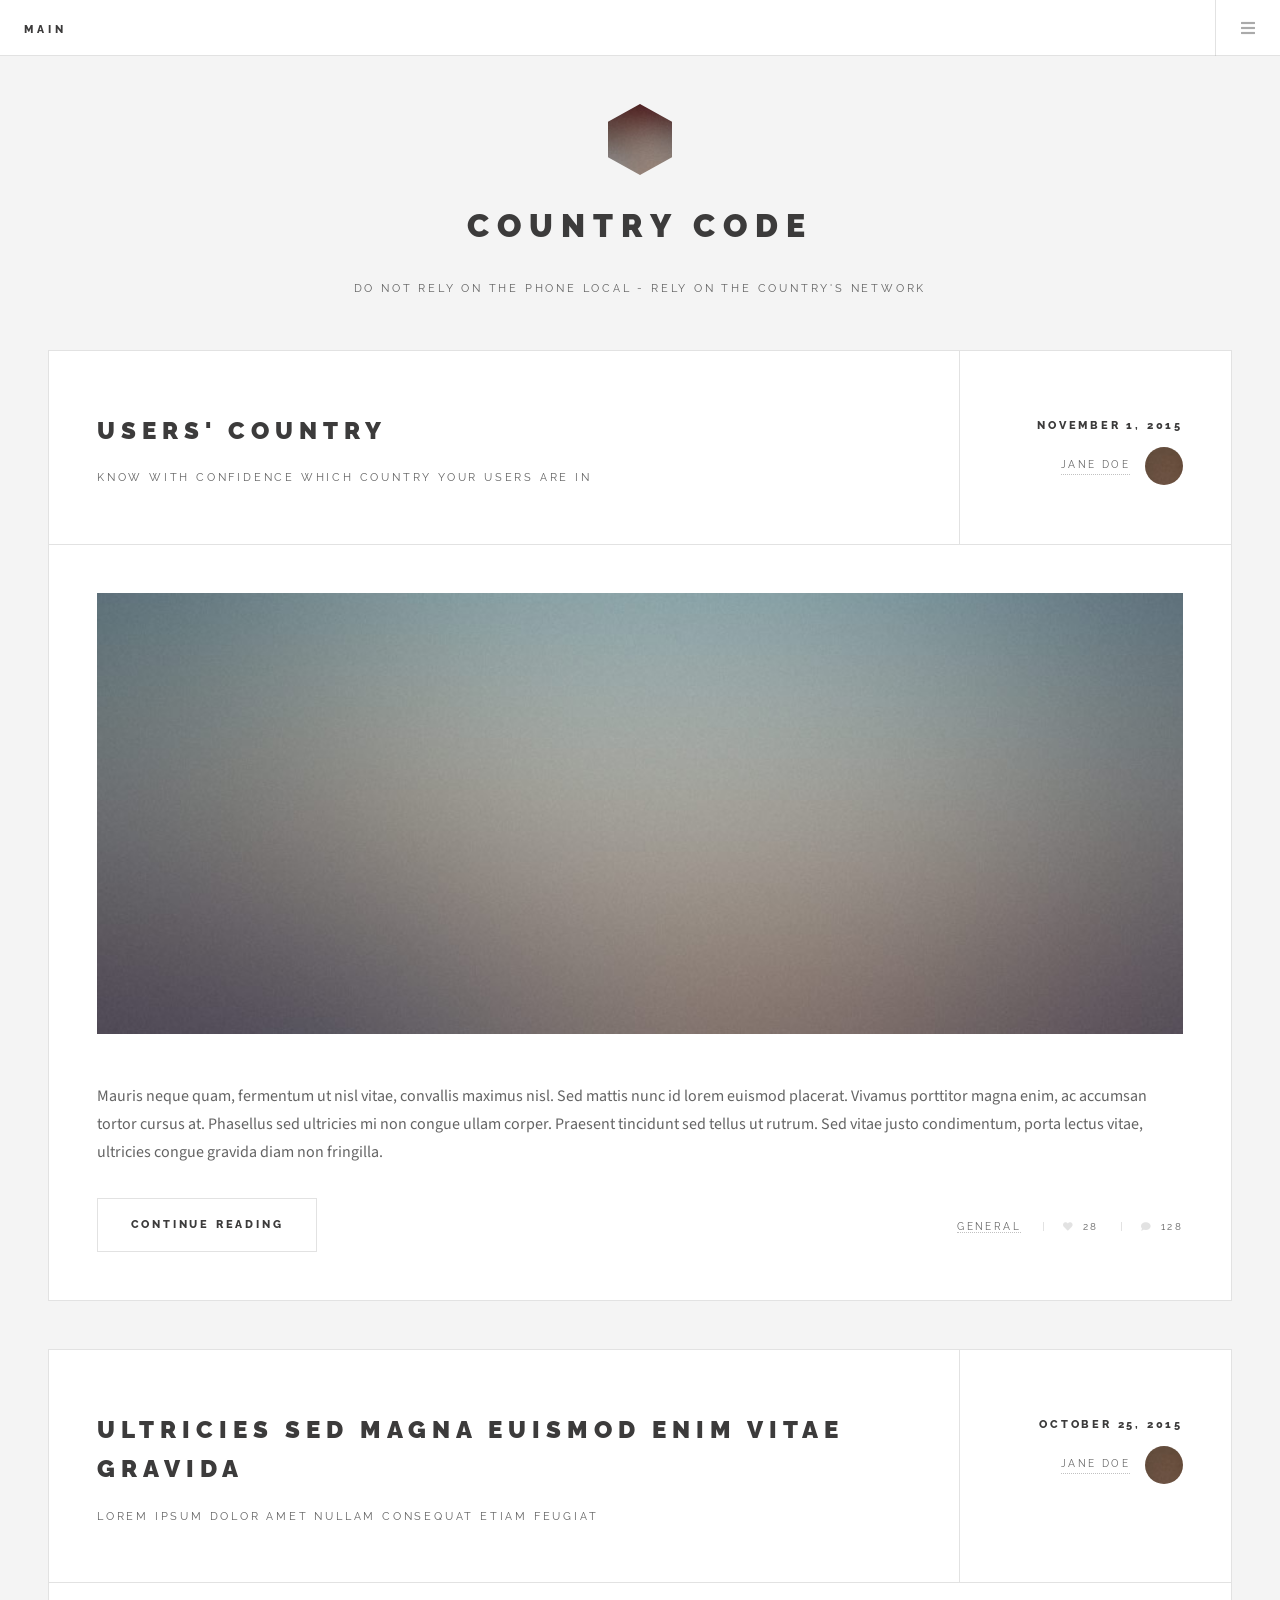
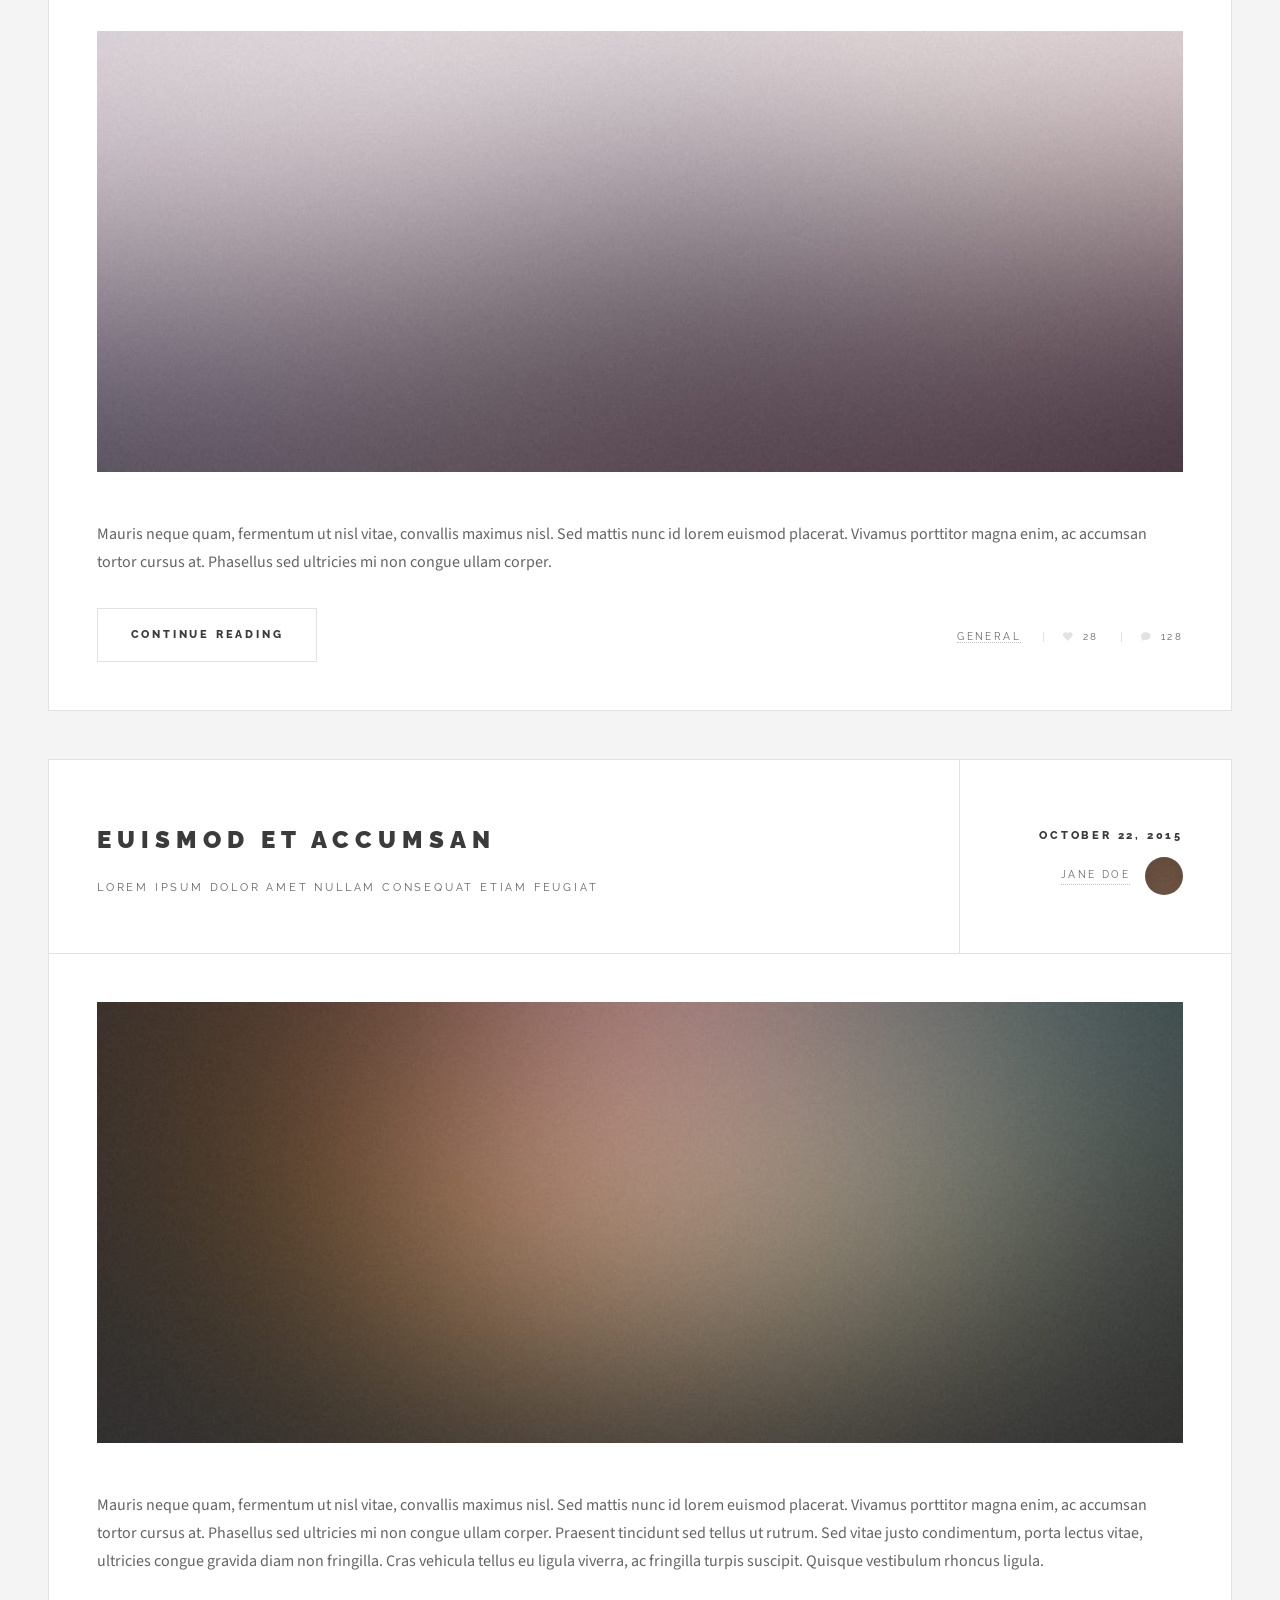
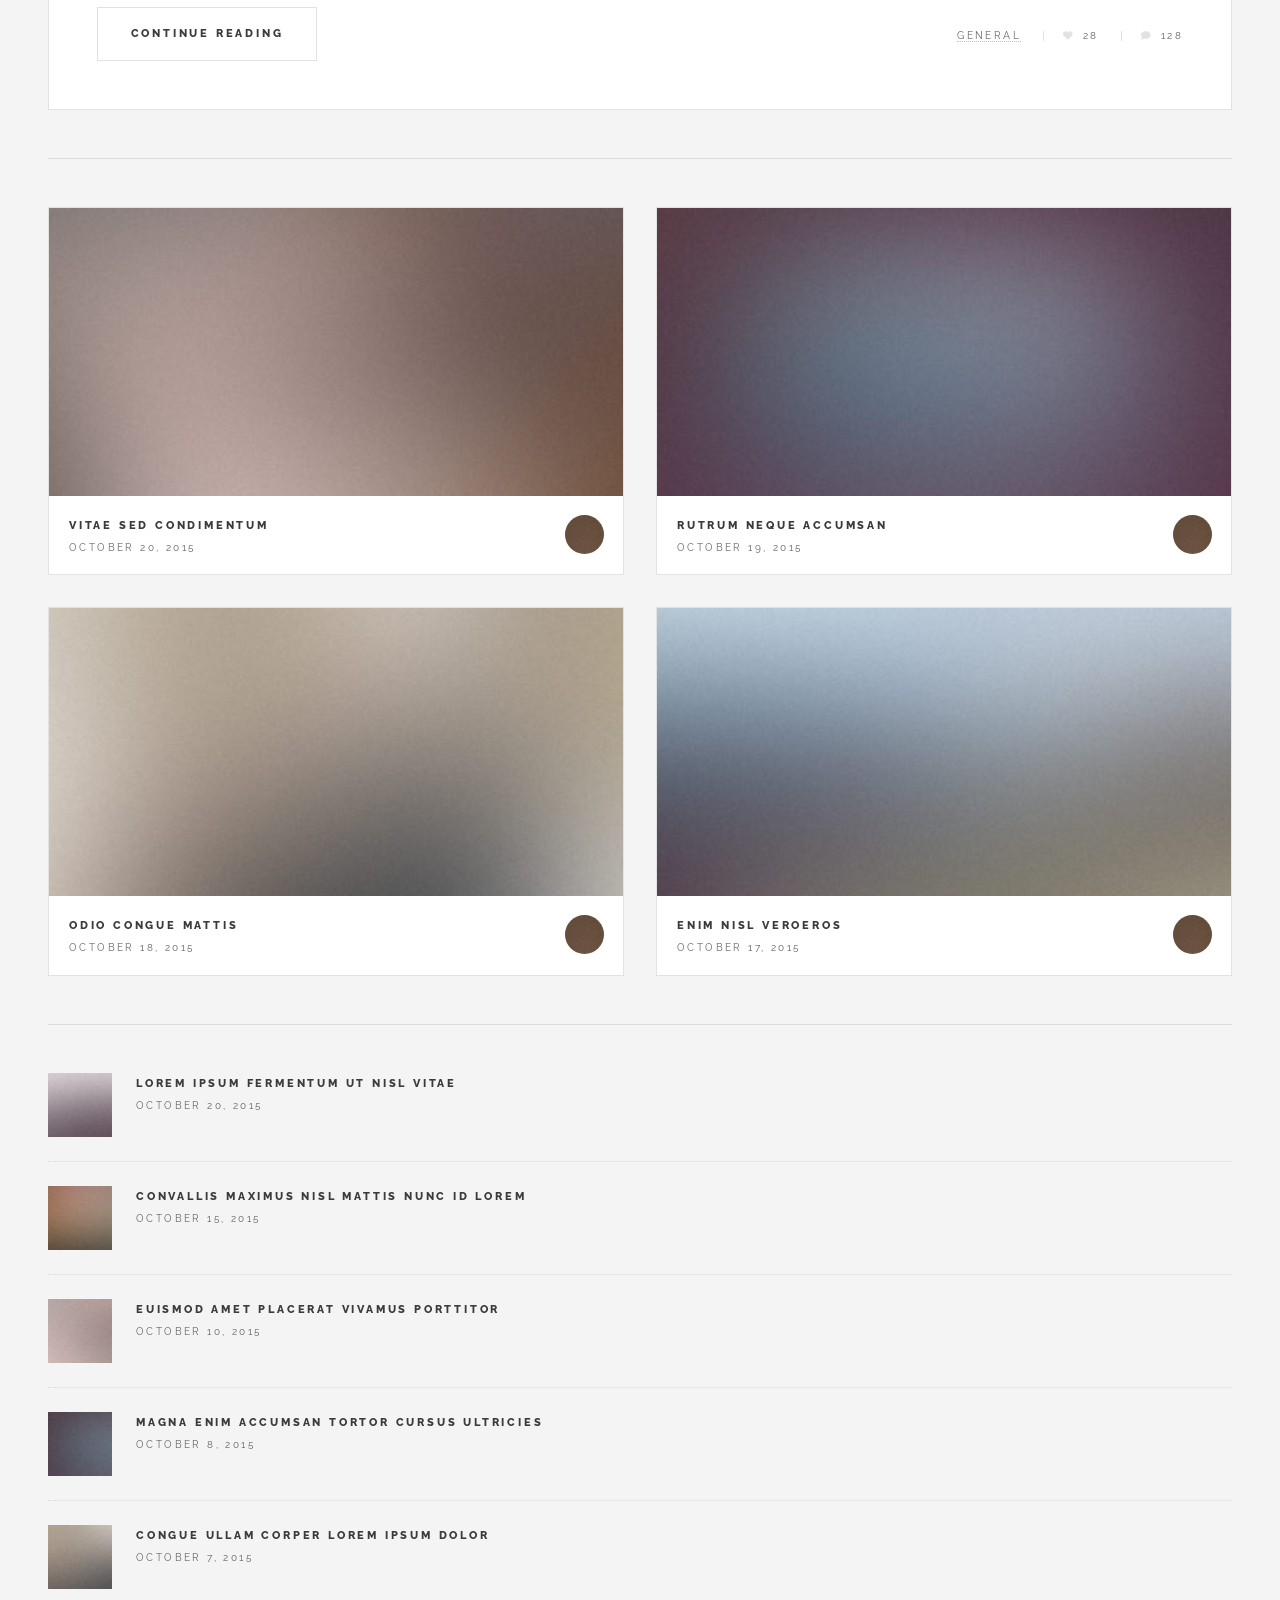
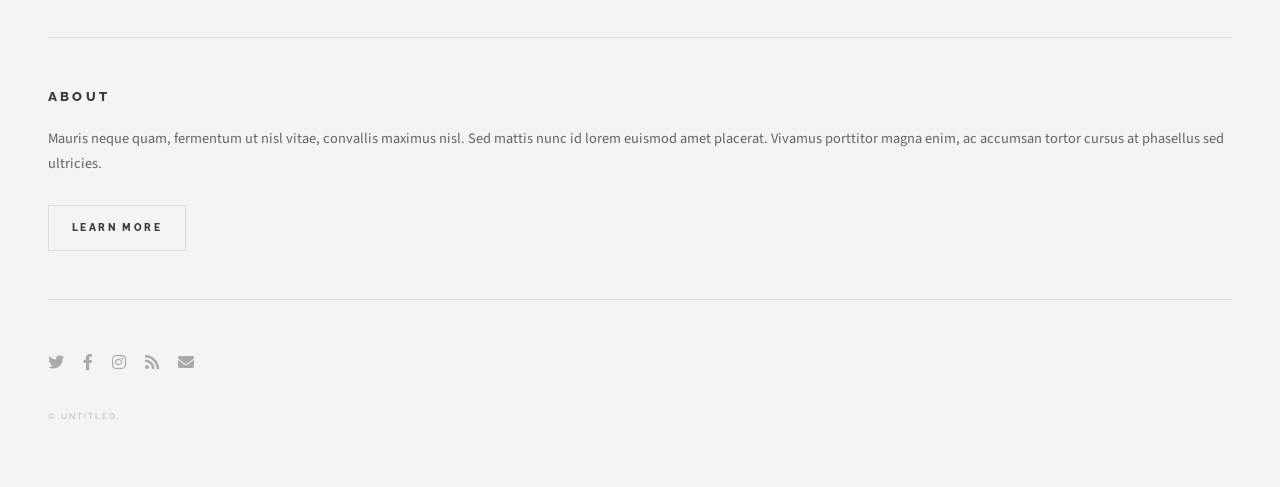
==== index.html @ 8a39e1ef "Initial commit of all we page source code." ====
<!DOCTYPE HTML>
<!--
	Future Imperfect by Pixelarity
	pixelarity.com | hello@pixelarity.com
	License: pixelarity.com/license
-->
<html>
	<head>
		<title>Untitled</title>
		<meta charset="utf-8" />
		<meta name="viewport" content="width=device-width, initial-scale=1, user-scalable=no" />
		<link rel="stylesheet" href="assets/css/main.css" />
	</head>
	<body class="is-preload">

		<!-- Wrapper -->
			<div id="wrapper">

				<!-- Header -->
					<header id="header">
						<h1><a href="https://binaryexcursions.github.io/">Main</a></h1>
						<!-- <nav class="links">
							<ul>
								<li><a href="#">Lorem</a></li>
								<li><a href="#">Ipsum</a></li>
								<li><a href="#">Feugiat</a></li>
								<li><a href="#">Tempus</a></li>
								<li><a href="#">Adipiscing</a></li>
							</ul>
						</nav> -->
						<nav class="main">
							<ul>
								<!-- <li class="search">
									<a class="fa-search" href="#search">Search</a>
									<form id="search" method="get" action="#">
										<input type="text" name="query" placeholder="Search" />
									</form>
								</li> -->
								<li class="menu">
									<a class="fa-bars" href="#menu">Menu</a>
								</li>
							</ul>
						</nav>
					</header>

				<!-- Menu -->
					<section id="menu">

						<!-- Search -->
							<!-- <section>
								<form class="search" method="get" action="#">
									<input type="text" name="query" placeholder="Search" />
								</form>
							</section> -->

						<!-- Links -->
							<section>
								<ul class="links">
									<li>
										<a href="https://github.com/BinaryExcursions/whichCountry">
											<h3>Source Code</h3>
											<p>View the source</p>
										</a>
									</li>
									<li>
										<a href="#">
											<h3>Download Zip</h3>
											<p>Pull-down the souce</p>
										</a>
									</li>
									<li>
										<a href="#">
											<h3>Fork Repo</h3>
											<p>Fork your own copy</p>
										</a>
									</li>
								</ul>
							</section>

						<!-- Actions -->
							<!-- <section>
								<ul class="actions stacked">
									<li><a href="#" class="button large fit">Log In</a></li>
								</ul>
							</section> -->
					</section>

				<!-- Main -->
					<div id="main">

						<!-- Post -->
							<article class="post">
								<header>
									<div class="title">
										<h2><a href="single.html">Users' country</a></h2>
										<p>Know with confidence which country your users are in</p>
									</div>
									<div class="meta">
										<time class="published" datetime="2015-11-01">November 1, 2015</time>
										<a href="#" class="author"><span class="name">Jane Doe</span><img src="images/avatar.jpg" alt="" /></a>
									</div>
								</header>
								<a href="single.html" class="image featured"><img src="images/pic01.jpg" alt="" /></a>
								<p>Mauris neque quam, fermentum ut nisl vitae, convallis maximus nisl. Sed mattis nunc id lorem euismod placerat. Vivamus porttitor magna enim, ac accumsan tortor cursus at. Phasellus sed ultricies mi non congue ullam corper. Praesent tincidunt sed tellus ut rutrum. Sed vitae justo condimentum, porta lectus vitae, ultricies congue gravida diam non fringilla.</p>
								<footer>
									<ul class="actions">
										<li><a href="single.html" class="button large">Continue Reading</a></li>
									</ul>
									<ul class="stats">
										<li><a href="#">General</a></li>
										<li><a href="#" class="icon solid fa-heart">28</a></li>
										<li><a href="#" class="icon solid fa-comment">128</a></li>
									</ul>
								</footer>
							</article>

						<!-- Post -->
							<article class="post">
								<header>
									<div class="title">
										<h2><a href="single.html">Ultricies sed magna euismod enim vitae gravida</a></h2>
										<p>Lorem ipsum dolor amet nullam consequat etiam feugiat</p>
									</div>
									<div class="meta">
										<time class="published" datetime="2015-10-25">October 25, 2015</time>
										<a href="#" class="author"><span class="name">Jane Doe</span><img src="images/avatar.jpg" alt="" /></a>
									</div>
								</header>
								<a href="single.html" class="image featured"><img src="images/pic02.jpg" alt="" /></a>
								<p>Mauris neque quam, fermentum ut nisl vitae, convallis maximus nisl. Sed mattis nunc id lorem euismod placerat. Vivamus porttitor magna enim, ac accumsan tortor cursus at. Phasellus sed ultricies mi non congue ullam corper.</p>
								<footer>
									<ul class="actions">
										<li><a href="single.html" class="button large">Continue Reading</a></li>
									</ul>
									<ul class="stats">
										<li><a href="#">General</a></li>
										<li><a href="#" class="icon solid fa-heart">28</a></li>
										<li><a href="#" class="icon solid fa-comment">128</a></li>
									</ul>
								</footer>
							</article>

						<!-- Post -->
							<article class="post">
								<header>
									<div class="title">
										<h2><a href="single.html">Euismod et accumsan</a></h2>
										<p>Lorem ipsum dolor amet nullam consequat etiam feugiat</p>
									</div>
									<div class="meta">
										<time class="published" datetime="2015-10-22">October 22, 2015</time>
										<a href="#" class="author"><span class="name">Jane Doe</span><img src="images/avatar.jpg" alt="" /></a>
									</div>
								</header>
								<a href="single.html" class="image featured"><img src="images/pic03.jpg" alt="" /></a>
								<p>Mauris neque quam, fermentum ut nisl vitae, convallis maximus nisl. Sed mattis nunc id lorem euismod placerat. Vivamus porttitor magna enim, ac accumsan tortor cursus at. Phasellus sed ultricies mi non congue ullam corper. Praesent tincidunt sed tellus ut rutrum. Sed vitae justo condimentum, porta lectus vitae, ultricies congue gravida diam non fringilla. Cras vehicula tellus eu ligula viverra, ac fringilla turpis suscipit. Quisque vestibulum rhoncus ligula.</p>
								<footer>
									<ul class="actions">
										<li><a href="single.html" class="button large">Continue Reading</a></li>
									</ul>
									<ul class="stats">
										<li><a href="#">General</a></li>
										<li><a href="#" class="icon solid fa-heart">28</a></li>
										<li><a href="#" class="icon solid fa-comment">128</a></li>
									</ul>
								</footer>
							</article>
					</div>

				<!-- Sidebar -->
					<section id="sidebar">

						<!-- Intro -->
							<section id="intro">
								<a href="#" class="logo"><img src="images/logo.jpg" alt="" /></a>
								<header>
									<h2>Country Code</h2>
									<p>Do not rely on the phone local - rely on the country's network</p>
								</header>
							</section>

						<!-- Mini Posts -->
							<section>
								<div class="mini-posts">

									<!-- Mini Post -->
										<article class="mini-post">
											<header>
												<h3><a href="single.html">Vitae sed condimentum</a></h3>
												<time class="published" datetime="2015-10-20">October 20, 2015</time>
												<a href="#" class="author"><img src="images/avatar.jpg" alt="" /></a>
											</header>
											<a href="single.html" class="image"><img src="images/pic04.jpg" alt="" /></a>
										</article>

									<!-- Mini Post -->
										<article class="mini-post">
											<header>
												<h3><a href="single.html">Rutrum neque accumsan</a></h3>
												<time class="published" datetime="2015-10-19">October 19, 2015</time>
												<a href="#" class="author"><img src="images/avatar.jpg" alt="" /></a>
											</header>
											<a href="single.html" class="image"><img src="images/pic05.jpg" alt="" /></a>
										</article>

									<!-- Mini Post -->
										<article class="mini-post">
											<header>
												<h3><a href="single.html">Odio congue mattis</a></h3>
												<time class="published" datetime="2015-10-18">October 18, 2015</time>
												<a href="#" class="author"><img src="images/avatar.jpg" alt="" /></a>
											</header>
											<a href="single.html" class="image"><img src="images/pic06.jpg" alt="" /></a>
										</article>

									<!-- Mini Post -->
										<article class="mini-post">
											<header>
												<h3><a href="single.html">Enim nisl veroeros</a></h3>
												<time class="published" datetime="2015-10-17">October 17, 2015</time>
												<a href="#" class="author"><img src="images/avatar.jpg" alt="" /></a>
											</header>
											<a href="single.html" class="image"><img src="images/pic07.jpg" alt="" /></a>
										</article>

								</div>
							</section>

						<!-- Posts List -->
							<section>
								<ul class="posts">
									<li>
										<article>
											<header>
												<h3><a href="single.html">Lorem ipsum fermentum ut nisl vitae</a></h3>
												<time class="published" datetime="2015-10-20">October 20, 2015</time>
											</header>
											<a href="single.html" class="image"><img src="images/pic08.jpg" alt="" /></a>
										</article>
									</li>
									<li>
										<article>
											<header>
												<h3><a href="single.html">Convallis maximus nisl mattis nunc id lorem</a></h3>
												<time class="published" datetime="2015-10-15">October 15, 2015</time>
											</header>
											<a href="single.html" class="image"><img src="images/pic09.jpg" alt="" /></a>
										</article>
									</li>
									<li>
										<article>
											<header>
												<h3><a href="single.html">Euismod amet placerat vivamus porttitor</a></h3>
												<time class="published" datetime="2015-10-10">October 10, 2015</time>
											</header>
											<a href="single.html" class="image"><img src="images/pic10.jpg" alt="" /></a>
										</article>
									</li>
									<li>
										<article>
											<header>
												<h3><a href="single.html">Magna enim accumsan tortor cursus ultricies</a></h3>
												<time class="published" datetime="2015-10-08">October 8, 2015</time>
											</header>
											<a href="single.html" class="image"><img src="images/pic11.jpg" alt="" /></a>
										</article>
									</li>
									<li>
										<article>
											<header>
												<h3><a href="single.html">Congue ullam corper lorem ipsum dolor</a></h3>
												<time class="published" datetime="2015-10-06">October 7, 2015</time>
											</header>
											<a href="single.html" class="image"><img src="images/pic12.jpg" alt="" /></a>
										</article>
									</li>
								</ul>
							</section>

						<!-- About -->
							<section class="blurb">
								<h2>About</h2>
								<p>Mauris neque quam, fermentum ut nisl vitae, convallis maximus nisl. Sed mattis nunc id lorem euismod amet placerat. Vivamus porttitor magna enim, ac accumsan tortor cursus at phasellus sed ultricies.</p>
								<ul class="actions">
									<li><a href="#" class="button">Learn More</a></li>
								</ul>
							</section>

						<!-- Footer -->
							<section id="footer">
								<ul class="icons">
									<li><a href="#" class="icon brands fa-twitter"><span class="label">Twitter</span></a></li>
									<li><a href="#" class="icon brands fa-facebook-f"><span class="label">Facebook</span></a></li>
									<li><a href="#" class="icon brands fa-instagram"><span class="label">Instagram</span></a></li>
									<li><a href="#" class="icon solid fa-rss"><span class="label">RSS</span></a></li>
									<li><a href="#" class="icon solid fa-envelope"><span class="label">Email</span></a></li>
								</ul>
								<p class="copyright">&copy; Untitled.</p>
							</section>

					</section>

			</div>

		<!-- Scripts -->
			<script src="assets/js/jquery.min.js"></script>
			<script src="assets/js/browser.min.js"></script>
			<script src="assets/js/breakpoints.min.js"></script>
			<script src="assets/js/util.js"></script>
			<script src="assets/js/main.js"></script>

	</body>
</html>
---- assets/css/main.css ----
@import url(fontawesome-all.min.css);
@import url("https://fonts.googleapis.com/css?family=Source+Sans+Pro:400,700|Raleway:400,800,900");

/*
	Future Imperfect by Pixelarity
	pixelarity.com | hello@pixelarity.com
	License: pixelarity.com/license
*/

html, body, div, span, applet, object,
iframe, h1, h2, h3, h4, h5, h6, p, blockquote,
pre, a, abbr, acronym, address, big, cite,
code, del, dfn, em, img, ins, kbd, q, s, samp,
small, strike, strong, sub, sup, tt, var, b,
u, i, center, dl, dt, dd, ol, ul, li, fieldset,
form, label, legend, table, caption, tbody,
tfoot, thead, tr, th, td, article, aside,
canvas, details, embed, figure, figcaption,
footer, header, hgroup, menu, nav, output, ruby,
section, summary, time, mark, audio, video {
	margin: 0;
	padding: 0;
	border: 0;
	font-size: 100%;
	font: inherit;
	vertical-align: baseline;}

article, aside, details, figcaption, figure,
footer, header, hgroup, menu, nav, section {
	display: block;}

body {
	line-height: 1;
}

ol, ul {
	list-style: none;
}

blockquote, q {
	quotes: none;
}

	blockquote:before, blockquote:after, q:before, q:after {
		content: '';
		content: none;
	}

table {
	border-collapse: collapse;
	border-spacing: 0;
}

body {
	-webkit-text-size-adjust: none;
}

mark {
	background-color: transparent;
	color: inherit;
}

input::-moz-focus-inner {
	border: 0;
	padding: 0;
}

input, select, textarea {
	-moz-appearance: none;
	-webkit-appearance: none;
	-ms-appearance: none;
	appearance: none;
}

/* Basic */

	@-ms-viewport {
		width: device-width;
	}

	body {
		-ms-overflow-style: scrollbar;
	}

	@media screen and (max-width: 480px) {

		html, body {
			min-width: 320px;
		}

	}

	html {
		box-sizing: border-box;
	}

	*, *:before, *:after {
		box-sizing: inherit;
	}

	body {
		background: #f4f4f4;
	}

		body.is-preload *, body.is-preload *:before, body.is-preload *:after {
			-moz-animation: none !important;
			-webkit-animation: none !important;
			-ms-animation: none !important;
			animation: none !important;
			-moz-transition: none !important;
			-webkit-transition: none !important;
			-ms-transition: none !important;
			transition: none !important;
		}

/* Type */

	body, input, select, textarea {
		color: #646464;
		font-family: "Source Sans Pro", Helvetica, sans-serif;
		font-size: 14pt;
		font-weight: 400;
		line-height: 1.75;
	}

		@media screen and (max-width: 1680px) {

			body, input, select, textarea {
				font-size: 12pt;
			}

		}

		@media screen and (max-width: 1280px) {

			body, input, select, textarea {
				font-size: 12pt;
			}

		}

		@media screen and (max-width: 980px) {

			body, input, select, textarea {
				font-size: 12pt;
			}

		}

		@media screen and (max-width: 736px) {

			body, input, select, textarea {
				font-size: 12pt;
			}

		}

		@media screen and (max-width: 480px) {

			body, input, select, textarea {
				font-size: 12pt;
			}

		}

	a {
		-moz-transition: color 0.2s ease, border-bottom-color 0.2s ease;
		-webkit-transition: color 0.2s ease, border-bottom-color 0.2s ease;
		-ms-transition: color 0.2s ease, border-bottom-color 0.2s ease;
		transition: color 0.2s ease, border-bottom-color 0.2s ease;
		border-bottom: dotted 1px rgba(160, 160, 160, 0.65);
		color: inherit;
		text-decoration: none;
	}

		a:before {
			-moz-transition: color 0.2s ease;
			-webkit-transition: color 0.2s ease;
			-ms-transition: color 0.2s ease;
			transition: color 0.2s ease;
		}

		a:hover {
			border-bottom-color: transparent;
			color: #2ebaae !important;
		}

			a:hover:before {
				color: #2ebaae !important;
			}

	strong, b {
		color: #3c3b3b;
		font-weight: 700;
	}

	em, i {
		font-style: italic;
	}

	p {
		margin: 0 0 2em 0;
	}

	h1, h2, h3, h4, h5, h6 {
		color: #3c3b3b;
		font-family: "Raleway", Helvetica, sans-serif;
		font-weight: 800;
		letter-spacing: 0.25em;
		line-height: 1.65;
		margin: 0 0 1em 0;
		text-transform: uppercase;
	}

		h1 a, h2 a, h3 a, h4 a, h5 a, h6 a {
			color: inherit;
			border-bottom: 0;
		}

	h2 {
		font-size: 1.1em;
	}

	h3 {
		font-size: 0.9em;
	}

	h4 {
		font-size: 0.7em;
	}

	h5 {
		font-size: 0.7em;
	}

	h6 {
		font-size: 0.7em;
	}

	sub {
		font-size: 0.8em;
		position: relative;
		top: 0.5em;
	}

	sup {
		font-size: 0.8em;
		position: relative;
		top: -0.5em;
	}

	blockquote {
		border-left: solid 4px rgba(160, 160, 160, 0.3);
		font-style: italic;
		margin: 0 0 2em 0;
		padding: 0.5em 0 0.5em 2em;
	}

	code {
		background: rgba(160, 160, 160, 0.075);
		border: solid 1px rgba(160, 160, 160, 0.3);
		font-family: "Courier New", monospace;
		font-size: 0.9em;
		margin: 0 0.25em;
		padding: 0.25em 0.65em;
	}

	pre {
		-webkit-overflow-scrolling: touch;
		font-family: "Courier New", monospace;
		font-size: 0.9em;
		margin: 0 0 2em 0;
	}

		pre code {
			display: block;
			line-height: 1.75em;
			padding: 1em 1.5em;
			overflow-x: auto;
		}

	hr {
		border: 0;
		border-bottom: solid 1px rgba(160, 160, 160, 0.3);
		margin: 2em 0;
	}

		hr.major {
			margin: 3em 0;
		}

	.align-left {
		text-align: left;
	}

	.align-center {
		text-align: center;
	}

	.align-right {
		text-align: right;
	}

/* Row */

	.row {
		display: flex;
		flex-wrap: wrap;
		box-sizing: border-box;
		align-items: stretch;
	}

		.row > * {
			box-sizing: border-box;
		}

		.row.gtr-uniform > * > :last-child {
			margin-bottom: 0;
		}

		.row.aln-left {
			justify-content: flex-start;
		}

		.row.aln-center {
			justify-content: center;
		}

		.row.aln-right {
			justify-content: flex-end;
		}

		.row.aln-top {
			align-items: flex-start;
		}

		.row.aln-middle {
			align-items: center;
		}

		.row.aln-bottom {
			align-items: flex-end;
		}

		.row > .imp {
			order: -1;
		}

		.row > .col-1 {
			width: 8.33333%;
		}

		.row > .off-1 {
			margin-left: 8.33333%;
		}

		.row > .col-2 {
			width: 16.66667%;
		}

		.row > .off-2 {
			margin-left: 16.66667%;
		}

		.row > .col-3 {
			width: 25%;
		}

		.row > .off-3 {
			margin-left: 25%;
		}

		.row > .col-4 {
			width: 33.33333%;
		}

		.row > .off-4 {
			margin-left: 33.33333%;
		}

		.row > .col-5 {
			width: 41.66667%;
		}

		.row > .off-5 {
			margin-left: 41.66667%;
		}

		.row > .col-6 {
			width: 50%;
		}

		.row > .off-6 {
			margin-left: 50%;
		}

		.row > .col-7 {
			width: 58.33333%;
		}

		.row > .off-7 {
			margin-left: 58.33333%;
		}

		.row > .col-8 {
			width: 66.66667%;
		}

		.row > .off-8 {
			margin-left: 66.66667%;
		}

		.row > .col-9 {
			width: 75%;
		}

		.row > .off-9 {
			margin-left: 75%;
		}

		.row > .col-10 {
			width: 83.33333%;
		}

		.row > .off-10 {
			margin-left: 83.33333%;
		}

		.row > .col-11 {
			width: 91.66667%;
		}

		.row > .off-11 {
			margin-left: 91.66667%;
		}

		.row > .col-12 {
			width: 100%;
		}

		.row > .off-12 {
			margin-left: 100%;
		}

		.row.gtr-0 {
			margin-top: 0;
			margin-left: 0em;
		}

			.row.gtr-0 > * {
				padding: 0 0 0 0em;
			}

			.row.gtr-0.gtr-uniform {
				margin-top: 0em;
			}

				.row.gtr-0.gtr-uniform > * {
					padding-top: 0em;
				}

		.row.gtr-25 {
			margin-top: 0;
			margin-left: -0.25em;
		}

			.row.gtr-25 > * {
				padding: 0 0 0 0.25em;
			}

			.row.gtr-25.gtr-uniform {
				margin-top: -0.25em;
			}

				.row.gtr-25.gtr-uniform > * {
					padding-top: 0.25em;
				}

		.row.gtr-50 {
			margin-top: 0;
			margin-left: -0.5em;
		}

			.row.gtr-50 > * {
				padding: 0 0 0 0.5em;
			}

			.row.gtr-50.gtr-uniform {
				margin-top: -0.5em;
			}

				.row.gtr-50.gtr-uniform > * {
					padding-top: 0.5em;
				}

		.row {
			margin-top: 0;
			margin-left: -1em;
		}

			.row > * {
				padding: 0 0 0 1em;
			}

			.row.gtr-uniform {
				margin-top: -1em;
			}

				.row.gtr-uniform > * {
					padding-top: 1em;
				}

		.row.gtr-150 {
			margin-top: 0;
			margin-left: -1.5em;
		}

			.row.gtr-150 > * {
				padding: 0 0 0 1.5em;
			}

			.row.gtr-150.gtr-uniform {
				margin-top: -1.5em;
			}

				.row.gtr-150.gtr-uniform > * {
					padding-top: 1.5em;
				}

		.row.gtr-200 {
			margin-top: 0;
			margin-left: -2em;
		}

			.row.gtr-200 > * {
				padding: 0 0 0 2em;
			}

			.row.gtr-200.gtr-uniform {
				margin-top: -2em;
			}

				.row.gtr-200.gtr-uniform > * {
					padding-top: 2em;
				}

		@media screen and (max-width: 1680px) {

			.row {
				display: flex;
				flex-wrap: wrap;
				box-sizing: border-box;
				align-items: stretch;
			}

				.row > * {
					box-sizing: border-box;
				}

				.row.gtr-uniform > * > :last-child {
					margin-bottom: 0;
				}

				.row.aln-left {
					justify-content: flex-start;
				}

				.row.aln-center {
					justify-content: center;
				}

				.row.aln-right {
					justify-content: flex-end;
				}

				.row.aln-top {
					align-items: flex-start;
				}

				.row.aln-middle {
					align-items: center;
				}

				.row.aln-bottom {
					align-items: flex-end;
				}

				.row > .imp-xlarge {
					order: -1;
				}

				.row > .col-1-xlarge {
					width: 8.33333%;
				}

				.row > .off-1-xlarge {
					margin-left: 8.33333%;
				}

				.row > .col-2-xlarge {
					width: 16.66667%;
				}

				.row > .off-2-xlarge {
					margin-left: 16.66667%;
				}

				.row > .col-3-xlarge {
					width: 25%;
				}

				.row > .off-3-xlarge {
					margin-left: 25%;
				}

				.row > .col-4-xlarge {
					width: 33.33333%;
				}

				.row > .off-4-xlarge {
					margin-left: 33.33333%;
				}

				.row > .col-5-xlarge {
					width: 41.66667%;
				}

				.row > .off-5-xlarge {
					margin-left: 41.66667%;
				}

				.row > .col-6-xlarge {
					width: 50%;
				}

				.row > .off-6-xlarge {
					margin-left: 50%;
				}

				.row > .col-7-xlarge {
					width: 58.33333%;
				}

				.row > .off-7-xlarge {
					margin-left: 58.33333%;
				}

				.row > .col-8-xlarge {
					width: 66.66667%;
				}

				.row > .off-8-xlarge {
					margin-left: 66.66667%;
				}

				.row > .col-9-xlarge {
					width: 75%;
				}

				.row > .off-9-xlarge {
					margin-left: 75%;
				}

				.row > .col-10-xlarge {
					width: 83.33333%;
				}

				.row > .off-10-xlarge {
					margin-left: 83.33333%;
				}

				.row > .col-11-xlarge {
					width: 91.66667%;
				}

				.row > .off-11-xlarge {
					margin-left: 91.66667%;
				}

				.row > .col-12-xlarge {
					width: 100%;
				}

				.row > .off-12-xlarge {
					margin-left: 100%;
				}

				.row.gtr-0 {
					margin-top: 0;
					margin-left: 0em;
				}

					.row.gtr-0 > * {
						padding: 0 0 0 0em;
					}

					.row.gtr-0.gtr-uniform {
						margin-top: 0em;
					}

						.row.gtr-0.gtr-uniform > * {
							padding-top: 0em;
						}

				.row.gtr-25 {
					margin-top: 0;
					margin-left: -0.25em;
				}

					.row.gtr-25 > * {
						padding: 0 0 0 0.25em;
					}

					.row.gtr-25.gtr-uniform {
						margin-top: -0.25em;
					}

						.row.gtr-25.gtr-uniform > * {
							padding-top: 0.25em;
						}

				.row.gtr-50 {
					margin-top: 0;
					margin-left: -0.5em;
				}

					.row.gtr-50 > * {
						padding: 0 0 0 0.5em;
					}

					.row.gtr-50.gtr-uniform {
						margin-top: -0.5em;
					}

						.row.gtr-50.gtr-uniform > * {
							padding-top: 0.5em;
						}

				.row {
					margin-top: 0;
					margin-left: -1em;
				}

					.row > * {
						padding: 0 0 0 1em;
					}

					.row.gtr-uniform {
						margin-top: -1em;
					}

						.row.gtr-uniform > * {
							padding-top: 1em;
						}

				.row.gtr-150 {
					margin-top: 0;
					margin-left: -1.5em;
				}

					.row.gtr-150 > * {
						padding: 0 0 0 1.5em;
					}

					.row.gtr-150.gtr-uniform {
						margin-top: -1.5em;
					}

						.row.gtr-150.gtr-uniform > * {
							padding-top: 1.5em;
						}

				.row.gtr-200 {
					margin-top: 0;
					margin-left: -2em;
				}

					.row.gtr-200 > * {
						padding: 0 0 0 2em;
					}

					.row.gtr-200.gtr-uniform {
						margin-top: -2em;
					}

						.row.gtr-200.gtr-uniform > * {
							padding-top: 2em;
						}

		}

		@media screen and (max-width: 1280px) {

			.row {
				display: flex;
				flex-wrap: wrap;
				box-sizing: border-box;
				align-items: stretch;
			}

				.row > * {
					box-sizing: border-box;
				}

				.row.gtr-uniform > * > :last-child {
					margin-bottom: 0;
				}

				.row.aln-left {
					justify-content: flex-start;
				}

				.row.aln-center {
					justify-content: center;
				}

				.row.aln-right {
					justify-content: flex-end;
				}

				.row.aln-top {
					align-items: flex-start;
				}

				.row.aln-middle {
					align-items: center;
				}

				.row.aln-bottom {
					align-items: flex-end;
				}

				.row > .imp-large {
					order: -1;
				}

				.row > .col-1-large {
					width: 8.33333%;
				}

				.row > .off-1-large {
					margin-left: 8.33333%;
				}

				.row > .col-2-large {
					width: 16.66667%;
				}

				.row > .off-2-large {
					margin-left: 16.66667%;
				}

				.row > .col-3-large {
					width: 25%;
				}

				.row > .off-3-large {
					margin-left: 25%;
				}

				.row > .col-4-large {
					width: 33.33333%;
				}

				.row > .off-4-large {
					margin-left: 33.33333%;
				}

				.row > .col-5-large {
					width: 41.66667%;
				}

				.row > .off-5-large {
					margin-left: 41.66667%;
				}

				.row > .col-6-large {
					width: 50%;
				}

				.row > .off-6-large {
					margin-left: 50%;
				}

				.row > .col-7-large {
					width: 58.33333%;
				}

				.row > .off-7-large {
					margin-left: 58.33333%;
				}

				.row > .col-8-large {
					width: 66.66667%;
				}

				.row > .off-8-large {
					margin-left: 66.66667%;
				}

				.row > .col-9-large {
					width: 75%;
				}

				.row > .off-9-large {
					margin-left: 75%;
				}

				.row > .col-10-large {
					width: 83.33333%;
				}

				.row > .off-10-large {
					margin-left: 83.33333%;
				}

				.row > .col-11-large {
					width: 91.66667%;
				}

				.row > .off-11-large {
					margin-left: 91.66667%;
				}

				.row > .col-12-large {
					width: 100%;
				}

				.row > .off-12-large {
					margin-left: 100%;
				}

				.row.gtr-0 {
					margin-top: 0;
					margin-left: 0em;
				}

					.row.gtr-0 > * {
						padding: 0 0 0 0em;
					}

					.row.gtr-0.gtr-uniform {
						margin-top: 0em;
					}

						.row.gtr-0.gtr-uniform > * {
							padding-top: 0em;
						}

				.row.gtr-25 {
					margin-top: 0;
					margin-left: -0.25em;
				}

					.row.gtr-25 > * {
						padding: 0 0 0 0.25em;
					}

					.row.gtr-25.gtr-uniform {
						margin-top: -0.25em;
					}

						.row.gtr-25.gtr-uniform > * {
							padding-top: 0.25em;
						}

				.row.gtr-50 {
					margin-top: 0;
					margin-left: -0.5em;
				}

					.row.gtr-50 > * {
						padding: 0 0 0 0.5em;
					}

					.row.gtr-50.gtr-uniform {
						margin-top: -0.5em;
					}

						.row.gtr-50.gtr-uniform > * {
							padding-top: 0.5em;
						}

				.row {
					margin-top: 0;
					margin-left: -1em;
				}

					.row > * {
						padding: 0 0 0 1em;
					}

					.row.gtr-uniform {
						margin-top: -1em;
					}

						.row.gtr-uniform > * {
							padding-top: 1em;
						}

				.row.gtr-150 {
					margin-top: 0;
					margin-left: -1.5em;
				}

					.row.gtr-150 > * {
						padding: 0 0 0 1.5em;
					}

					.row.gtr-150.gtr-uniform {
						margin-top: -1.5em;
					}

						.row.gtr-150.gtr-uniform > * {
							padding-top: 1.5em;
						}

				.row.gtr-200 {
					margin-top: 0;
					margin-left: -2em;
				}

					.row.gtr-200 > * {
						padding: 0 0 0 2em;
					}

					.row.gtr-200.gtr-uniform {
						margin-top: -2em;
					}

						.row.gtr-200.gtr-uniform > * {
							padding-top: 2em;
						}

		}

		@media screen and (max-width: 980px) {

			.row {
				display: flex;
				flex-wrap: wrap;
				box-sizing: border-box;
				align-items: stretch;
			}

				.row > * {
					box-sizing: border-box;
				}

				.row.gtr-uniform > * > :last-child {
					margin-bottom: 0;
				}

				.row.aln-left {
					justify-content: flex-start;
				}

				.row.aln-center {
					justify-content: center;
				}

				.row.aln-right {
					justify-content: flex-end;
				}

				.row.aln-top {
					align-items: flex-start;
				}

				.row.aln-middle {
					align-items: center;
				}

				.row.aln-bottom {
					align-items: flex-end;
				}

				.row > .imp-medium {
					order: -1;
				}

				.row > .col-1-medium {
					width: 8.33333%;
				}

				.row > .off-1-medium {
					margin-left: 8.33333%;
				}

				.row > .col-2-medium {
					width: 16.66667%;
				}

				.row > .off-2-medium {
					margin-left: 16.66667%;
				}

				.row > .col-3-medium {
					width: 25%;
				}

				.row > .off-3-medium {
					margin-left: 25%;
				}

				.row > .col-4-medium {
					width: 33.33333%;
				}

				.row > .off-4-medium {
					margin-left: 33.33333%;
				}

				.row > .col-5-medium {
					width: 41.66667%;
				}

				.row > .off-5-medium {
					margin-left: 41.66667%;
				}

				.row > .col-6-medium {
					width: 50%;
				}

				.row > .off-6-medium {
					margin-left: 50%;
				}

				.row > .col-7-medium {
					width: 58.33333%;
				}

				.row > .off-7-medium {
					margin-left: 58.33333%;
				}

				.row > .col-8-medium {
					width: 66.66667%;
				}

				.row > .off-8-medium {
					margin-left: 66.66667%;
				}

				.row > .col-9-medium {
					width: 75%;
				}

				.row > .off-9-medium {
					margin-left: 75%;
				}

				.row > .col-10-medium {
					width: 83.33333%;
				}

				.row > .off-10-medium {
					margin-left: 83.33333%;
				}

				.row > .col-11-medium {
					width: 91.66667%;
				}

				.row > .off-11-medium {
					margin-left: 91.66667%;
				}

				.row > .col-12-medium {
					width: 100%;
				}

				.row > .off-12-medium {
					margin-left: 100%;
				}

				.row.gtr-0 {
					margin-top: 0;
					margin-left: 0em;
				}

					.row.gtr-0 > * {
						padding: 0 0 0 0em;
					}

					.row.gtr-0.gtr-uniform {
						margin-top: 0em;
					}

						.row.gtr-0.gtr-uniform > * {
							padding-top: 0em;
						}

				.row.gtr-25 {
					margin-top: 0;
					margin-left: -0.25em;
				}

					.row.gtr-25 > * {
						padding: 0 0 0 0.25em;
					}

					.row.gtr-25.gtr-uniform {
						margin-top: -0.25em;
					}

						.row.gtr-25.gtr-uniform > * {
							padding-top: 0.25em;
						}

				.row.gtr-50 {
					margin-top: 0;
					margin-left: -0.5em;
				}

					.row.gtr-50 > * {
						padding: 0 0 0 0.5em;
					}

					.row.gtr-50.gtr-uniform {
						margin-top: -0.5em;
					}

						.row.gtr-50.gtr-uniform > * {
							padding-top: 0.5em;
						}

				.row {
					margin-top: 0;
					margin-left: -1em;
				}

					.row > * {
						padding: 0 0 0 1em;
					}

					.row.gtr-uniform {
						margin-top: -1em;
					}

						.row.gtr-uniform > * {
							padding-top: 1em;
						}

				.row.gtr-150 {
					margin-top: 0;
					margin-left: -1.5em;
				}

					.row.gtr-150 > * {
						padding: 0 0 0 1.5em;
					}

					.row.gtr-150.gtr-uniform {
						margin-top: -1.5em;
					}

						.row.gtr-150.gtr-uniform > * {
							padding-top: 1.5em;
						}

				.row.gtr-200 {
					margin-top: 0;
					margin-left: -2em;
				}

					.row.gtr-200 > * {
						padding: 0 0 0 2em;
					}

					.row.gtr-200.gtr-uniform {
						margin-top: -2em;
					}

						.row.gtr-200.gtr-uniform > * {
							padding-top: 2em;
						}

		}

		@media screen and (max-width: 736px) {

			.row {
				display: flex;
				flex-wrap: wrap;
				box-sizing: border-box;
				align-items: stretch;
			}

				.row > * {
					box-sizing: border-box;
				}

				.row.gtr-uniform > * > :last-child {
					margin-bottom: 0;
				}

				.row.aln-left {
					justify-content: flex-start;
				}

				.row.aln-center {
					justify-content: center;
				}

				.row.aln-right {
					justify-content: flex-end;
				}

				.row.aln-top {
					align-items: flex-start;
				}

				.row.aln-middle {
					align-items: center;
				}

				.row.aln-bottom {
					align-items: flex-end;
				}

				.row > .imp-small {
					order: -1;
				}

				.row > .col-1-small {
					width: 8.33333%;
				}

				.row > .off-1-small {
					margin-left: 8.33333%;
				}

				.row > .col-2-small {
					width: 16.66667%;
				}

				.row > .off-2-small {
					margin-left: 16.66667%;
				}

				.row > .col-3-small {
					width: 25%;
				}

				.row > .off-3-small {
					margin-left: 25%;
				}

				.row > .col-4-small {
					width: 33.33333%;
				}

				.row > .off-4-small {
					margin-left: 33.33333%;
				}

				.row > .col-5-small {
					width: 41.66667%;
				}

				.row > .off-5-small {
					margin-left: 41.66667%;
				}

				.row > .col-6-small {
					width: 50%;
				}

				.row > .off-6-small {
					margin-left: 50%;
				}

				.row > .col-7-small {
					width: 58.33333%;
				}

				.row > .off-7-small {
					margin-left: 58.33333%;
				}

				.row > .col-8-small {
					width: 66.66667%;
				}

				.row > .off-8-small {
					margin-left: 66.66667%;
				}

				.row > .col-9-small {
					width: 75%;
				}

				.row > .off-9-small {
					margin-left: 75%;
				}

				.row > .col-10-small {
					width: 83.33333%;
				}

				.row > .off-10-small {
					margin-left: 83.33333%;
				}

				.row > .col-11-small {
					width: 91.66667%;
				}

				.row > .off-11-small {
					margin-left: 91.66667%;
				}

				.row > .col-12-small {
					width: 100%;
				}

				.row > .off-12-small {
					margin-left: 100%;
				}

				.row.gtr-0 {
					margin-top: 0;
					margin-left: 0em;
				}

					.row.gtr-0 > * {
						padding: 0 0 0 0em;
					}

					.row.gtr-0.gtr-uniform {
						margin-top: 0em;
					}

						.row.gtr-0.gtr-uniform > * {
							padding-top: 0em;
						}

				.row.gtr-25 {
					margin-top: 0;
					margin-left: -0.25em;
				}

					.row.gtr-25 > * {
						padding: 0 0 0 0.25em;
					}

					.row.gtr-25.gtr-uniform {
						margin-top: -0.25em;
					}

						.row.gtr-25.gtr-uniform > * {
							padding-top: 0.25em;
						}

				.row.gtr-50 {
					margin-top: 0;
					margin-left: -0.5em;
				}

					.row.gtr-50 > * {
						padding: 0 0 0 0.5em;
					}

					.row.gtr-50.gtr-uniform {
						margin-top: -0.5em;
					}

						.row.gtr-50.gtr-uniform > * {
							padding-top: 0.5em;
						}

				.row {
					margin-top: 0;
					margin-left: -1em;
				}

					.row > * {
						padding: 0 0 0 1em;
					}

					.row.gtr-uniform {
						margin-top: -1em;
					}

						.row.gtr-uniform > * {
							padding-top: 1em;
						}

				.row.gtr-150 {
					margin-top: 0;
					margin-left: -1.5em;
				}

					.row.gtr-150 > * {
						padding: 0 0 0 1.5em;
					}

					.row.gtr-150.gtr-uniform {
						margin-top: -1.5em;
					}

						.row.gtr-150.gtr-uniform > * {
							padding-top: 1.5em;
						}

				.row.gtr-200 {
					margin-top: 0;
					margin-left: -2em;
				}

					.row.gtr-200 > * {
						padding: 0 0 0 2em;
					}

					.row.gtr-200.gtr-uniform {
						margin-top: -2em;
					}

						.row.gtr-200.gtr-uniform > * {
							padding-top: 2em;
						}

		}

		@media screen and (max-width: 480px) {

			.row {
				display: flex;
				flex-wrap: wrap;
				box-sizing: border-box;
				align-items: stretch;
			}

				.row > * {
					box-sizing: border-box;
				}

				.row.gtr-uniform > * > :last-child {
					margin-bottom: 0;
				}

				.row.aln-left {
					justify-content: flex-start;
				}

				.row.aln-center {
					justify-content: center;
				}

				.row.aln-right {
					justify-content: flex-end;
				}

				.row.aln-top {
					align-items: flex-start;
				}

				.row.aln-middle {
					align-items: center;
				}

				.row.aln-bottom {
					align-items: flex-end;
				}

				.row > .imp-xsmall {
					order: -1;
				}

				.row > .col-1-xsmall {
					width: 8.33333%;
				}

				.row > .off-1-xsmall {
					margin-left: 8.33333%;
				}

				.row > .col-2-xsmall {
					width: 16.66667%;
				}

				.row > .off-2-xsmall {
					margin-left: 16.66667%;
				}

				.row > .col-3-xsmall {
					width: 25%;
				}

				.row > .off-3-xsmall {
					margin-left: 25%;
				}

				.row > .col-4-xsmall {
					width: 33.33333%;
				}

				.row > .off-4-xsmall {
					margin-left: 33.33333%;
				}

				.row > .col-5-xsmall {
					width: 41.66667%;
				}

				.row > .off-5-xsmall {
					margin-left: 41.66667%;
				}

				.row > .col-6-xsmall {
					width: 50%;
				}

				.row > .off-6-xsmall {
					margin-left: 50%;
				}

				.row > .col-7-xsmall {
					width: 58.33333%;
				}

				.row > .off-7-xsmall {
					margin-left: 58.33333%;
				}

				.row > .col-8-xsmall {
					width: 66.66667%;
				}

				.row > .off-8-xsmall {
					margin-left: 66.66667%;
				}

				.row > .col-9-xsmall {
					width: 75%;
				}

				.row > .off-9-xsmall {
					margin-left: 75%;
				}

				.row > .col-10-xsmall {
					width: 83.33333%;
				}

				.row > .off-10-xsmall {
					margin-left: 83.33333%;
				}

				.row > .col-11-xsmall {
					width: 91.66667%;
				}

				.row > .off-11-xsmall {
					margin-left: 91.66667%;
				}

				.row > .col-12-xsmall {
					width: 100%;
				}

				.row > .off-12-xsmall {
					margin-left: 100%;
				}

				.row.gtr-0 {
					margin-top: 0;
					margin-left: 0em;
				}

					.row.gtr-0 > * {
						padding: 0 0 0 0em;
					}

					.row.gtr-0.gtr-uniform {
						margin-top: 0em;
					}

						.row.gtr-0.gtr-uniform > * {
							padding-top: 0em;
						}

				.row.gtr-25 {
					margin-top: 0;
					margin-left: -0.25em;
				}

					.row.gtr-25 > * {
						padding: 0 0 0 0.25em;
					}

					.row.gtr-25.gtr-uniform {
						margin-top: -0.25em;
					}

						.row.gtr-25.gtr-uniform > * {
							padding-top: 0.25em;
						}

				.row.gtr-50 {
					margin-top: 0;
					margin-left: -0.5em;
				}

					.row.gtr-50 > * {
						padding: 0 0 0 0.5em;
					}

					.row.gtr-50.gtr-uniform {
						margin-top: -0.5em;
					}

						.row.gtr-50.gtr-uniform > * {
							padding-top: 0.5em;
						}

				.row {
					margin-top: 0;
					margin-left: -1em;
				}

					.row > * {
						padding: 0 0 0 1em;
					}

					.row.gtr-uniform {
						margin-top: -1em;
					}

						.row.gtr-uniform > * {
							padding-top: 1em;
						}

				.row.gtr-150 {
					margin-top: 0;
					margin-left: -1.5em;
				}

					.row.gtr-150 > * {
						padding: 0 0 0 1.5em;
					}

					.row.gtr-150.gtr-uniform {
						margin-top: -1.5em;
					}

						.row.gtr-150.gtr-uniform > * {
							padding-top: 1.5em;
						}

				.row.gtr-200 {
					margin-top: 0;
					margin-left: -2em;
				}

					.row.gtr-200 > * {
						padding: 0 0 0 2em;
					}

					.row.gtr-200.gtr-uniform {
						margin-top: -2em;
					}

						.row.gtr-200.gtr-uniform > * {
							padding-top: 2em;
						}

		}

/* Author */

	.author {
		display: -moz-flex;
		display: -webkit-flex;
		display: -ms-flex;
		display: flex;
		-moz-flex-direction: row;
		-webkit-flex-direction: row;
		-ms-flex-direction: row;
		flex-direction: row;
		-moz-align-items: center;
		-webkit-align-items: center;
		-ms-align-items: center;
		align-items: center;
		-moz-justify-content: -moz-flex-end;
		-webkit-justify-content: -webkit-flex-end;
		-ms-justify-content: -ms-flex-end;
		justify-content: flex-end;
		border-bottom: 0;
		font-family: "Raleway", Helvetica, sans-serif;
		font-size: 0.6em;
		font-weight: 400;
		letter-spacing: 0.25em;
		text-transform: uppercase;
		white-space: nowrap;
	}

		.author .name {
			-moz-transition: border-bottom-color 0.2s ease;
			-webkit-transition: border-bottom-color 0.2s ease;
			-ms-transition: border-bottom-color 0.2s ease;
			transition: border-bottom-color 0.2s ease;
			border-bottom: dotted 1px rgba(160, 160, 160, 0.65);
			display: block;
			margin: 0 1.5em 0 0;
		}

		.author img {
			border-radius: 100%;
			display: block;
			width: 4em;
		}

		.author:hover .name {
			border-bottom-color: transparent;
		}

/* Blurb */

	.blurb h2 {
		font-size: 0.8em;
		margin: 0 0 1.5em 0;
	}

	.blurb h3 {
		font-size: 0.7em;
	}

	.blurb p {
		font-size: 0.9em;
	}

/* Box */

	.box {
		border: solid 1px rgba(160, 160, 160, 0.3);
		margin-bottom: 2em;
		padding: 1.5em;
	}

		.box > :last-child,
		.box > :last-child > :last-child,
		.box > :last-child > :last-child > :last-child {
			margin-bottom: 0;
		}

		.box.alt {
			border: 0;
			border-radius: 0;
			padding: 0;
		}

/* Button */

	input[type="submit"],
	input[type="reset"],
	input[type="button"],
	button,
	.button {
		-moz-appearance: none;
		-webkit-appearance: none;
		-ms-appearance: none;
		appearance: none;
		-moz-transition: background-color 0.2s ease, box-shadow 0.2s ease, color 0.2s ease;
		-webkit-transition: background-color 0.2s ease, box-shadow 0.2s ease, color 0.2s ease;
		-ms-transition: background-color 0.2s ease, box-shadow 0.2s ease, color 0.2s ease;
		transition: background-color 0.2s ease, box-shadow 0.2s ease, color 0.2s ease;
		background-color: transparent;
		border: 0;
		box-shadow: inset 0 0 0 1px rgba(160, 160, 160, 0.3);
		color: #3c3b3b !important;
		cursor: pointer;
		display: inline-block;
		font-family: "Raleway", Helvetica, sans-serif;
		font-size: 0.6em;
		font-weight: 800;
		height: 4.8125em;
		letter-spacing: 0.25em;
		line-height: 4.8125em;
		padding: 0 2.5em;
		text-align: center;
		text-decoration: none;
		text-transform: uppercase;
		white-space: nowrap;
	}

		input[type="submit"]:hover,
		input[type="reset"]:hover,
		input[type="button"]:hover,
		button:hover,
		.button:hover {
			box-shadow: inset 0 0 0 1px #2ebaae;
			color: #2ebaae !important;
		}

			input[type="submit"]:hover:active,
			input[type="reset"]:hover:active,
			input[type="button"]:hover:active,
			button:hover:active,
			.button:hover:active {
				background-color: rgba(46, 186, 174, 0.05);
			}

		input[type="submit"]:before, input[type="submit"]:after,
		input[type="reset"]:before,
		input[type="reset"]:after,
		input[type="button"]:before,
		input[type="button"]:after,
		button:before,
		button:after,
		.button:before,
		.button:after {
			color: #aaaaaa;
			position: relative;
		}

		input[type="submit"]:before,
		input[type="reset"]:before,
		input[type="button"]:before,
		button:before,
		.button:before {
			left: -1em;
			padding: 0 0 0 0.75em;
		}

		input[type="submit"]:after,
		input[type="reset"]:after,
		input[type="button"]:after,
		button:after,
		.button:after {
			left: 1em;
			padding: 0 0.75em 0 0;
		}

		input[type="submit"].fit,
		input[type="reset"].fit,
		input[type="button"].fit,
		button.fit,
		.button.fit {
			width: 100%;
		}

		input[type="submit"].large,
		input[type="reset"].large,
		input[type="button"].large,
		button.large,
		.button.large {
			font-size: 0.7em;
			padding: 0 3em;
		}

		input[type="submit"].small,
		input[type="reset"].small,
		input[type="button"].small,
		button.small,
		.button.small {
			font-size: 0.5em;
		}

		input[type="submit"].disabled, input[type="submit"]:disabled,
		input[type="reset"].disabled,
		input[type="reset"]:disabled,
		input[type="button"].disabled,
		input[type="button"]:disabled,
		button.disabled,
		button:disabled,
		.button.disabled,
		.button:disabled {
			pointer-events: none;
			color: rgba(160, 160, 160, 0.3) !important;
		}

			input[type="submit"].disabled:before, input[type="submit"]:disabled:before,
			input[type="reset"].disabled:before,
			input[type="reset"]:disabled:before,
			input[type="button"].disabled:before,
			input[type="button"]:disabled:before,
			button.disabled:before,
			button:disabled:before,
			.button.disabled:before,
			.button:disabled:before {
				color: rgba(160, 160, 160, 0.3) !important;
			}

/* Form */

	form {
		margin: 0 0 2em 0;
	}

		form.search {
			text-decoration: none;
			position: relative;
		}

			form.search:before {
				-moz-osx-font-smoothing: grayscale;
				-webkit-font-smoothing: antialiased;
				display: inline-block;
				font-style: normal;
				font-variant: normal;
				text-rendering: auto;
				line-height: 1;
				text-transform: none !important;
				font-family: 'Font Awesome 5 Free';
				font-weight: 900;
			}

			form.search:before {
				color: #aaaaaa;
				content: '\f002';
				display: block;
				height: 2.75em;
				left: 0;
				line-height: 2.75em;
				position: absolute;
				text-align: center;
				top: 0;
				width: 2.5em;
			}

			form.search > input:first-child {
				padding-left: 2.5em;
			}

	label {
		color: #3c3b3b;
		display: block;
		font-size: 0.9em;
		font-weight: 700;
		margin: 0 0 1em 0;
	}

	input[type="text"],
	input[type="password"],
	input[type="email"],
	input[type="tel"],
	select,
	textarea {
		-moz-appearance: none;
		-webkit-appearance: none;
		-ms-appearance: none;
		appearance: none;
		background: rgba(160, 160, 160, 0.075);
		border: none;
		border: solid 1px rgba(160, 160, 160, 0.3);
		border-radius: 0;
		color: inherit;
		display: block;
		outline: 0;
		padding: 0 1em;
		text-decoration: none;
		width: 100%;
	}

		input[type="text"]:invalid,
		input[type="password"]:invalid,
		input[type="email"]:invalid,
		input[type="tel"]:invalid,
		select:invalid,
		textarea:invalid {
			box-shadow: none;
		}

		input[type="text"]:focus,
		input[type="password"]:focus,
		input[type="email"]:focus,
		input[type="tel"]:focus,
		select:focus,
		textarea:focus {
			border-color: #2ebaae;
			box-shadow: inset 0 0 0 1px #2ebaae;
		}

	.select-wrapper {
		text-decoration: none;
		display: block;
		position: relative;
	}

		.select-wrapper:before {
			-moz-osx-font-smoothing: grayscale;
			-webkit-font-smoothing: antialiased;
			display: inline-block;
			font-style: normal;
			font-variant: normal;
			text-rendering: auto;
			line-height: 1;
			text-transform: none !important;
			font-family: 'Font Awesome 5 Free';
			font-weight: 900;
		}

		.select-wrapper:before {
			color: rgba(160, 160, 160, 0.3);
			content: '\f078';
			display: block;
			height: 2.75em;
			line-height: 2.75em;
			pointer-events: none;
			position: absolute;
			right: 0;
			text-align: center;
			top: 0;
			width: 2.75em;
		}

		.select-wrapper select::-ms-expand {
			display: none;
		}

	select {
		background-image: url("data:image/svg+xml;charset=utf8,%3Csvg xmlns='http://www.w3.org/2000/svg' width='40' height='40' preserveAspectRatio='none' viewBox='0 0 40 40'%3E%3Cpath d='M9.4,12.3l10.4,10.4l10.4-10.4c0.2-0.2,0.5-0.4,0.9-0.4c0.3,0,0.6,0.1,0.9,0.4l3.3,3.3c0.2,0.2,0.4,0.5,0.4,0.9 c0,0.4-0.1,0.6-0.4,0.9L20.7,31.9c-0.2,0.2-0.5,0.4-0.9,0.4c-0.3,0-0.6-0.1-0.9-0.4L4.3,17.3c-0.2-0.2-0.4-0.5-0.4-0.9 c0-0.4,0.1-0.6,0.4-0.9l3.3-3.3c0.2-0.2,0.5-0.4,0.9-0.4S9.1,12.1,9.4,12.3z' fill='rgba(160, 160, 160, 0.3)' /%3E%3C/svg%3E");
		background-size: 1.25rem;
		background-repeat: no-repeat;
		background-position: calc(100% - 1rem) center;
		height: 2.75em;
		padding-right: 2.75em;
		text-overflow: ellipsis;
	}

		select option {
			color: #3c3b3b;
			background: #ffffff;
		}

		select:focus::-ms-value {
			background-color: transparent;
		}

		select::-ms-expand {
			display: none;
		}

	input[type="text"],
	input[type="password"],
	input[type="email"],
	select {
		height: 2.75em;
	}

	textarea {
		padding: 0.75em 1em;
	}

	input[type="checkbox"],
	input[type="radio"] {
		-moz-appearance: none;
		-webkit-appearance: none;
		-ms-appearance: none;
		appearance: none;
		display: block;
		float: left;
		margin-right: -2em;
		opacity: 0;
		width: 1em;
		z-index: -1;
	}

		input[type="checkbox"] + label,
		input[type="radio"] + label {
			text-decoration: none;
			color: #646464;
			cursor: pointer;
			display: inline-block;
			font-size: 1em;
			font-weight: 400;
			padding-left: 2.4em;
			padding-right: 0.75em;
			position: relative;
		}

			input[type="checkbox"] + label:before,
			input[type="radio"] + label:before {
				-moz-osx-font-smoothing: grayscale;
				-webkit-font-smoothing: antialiased;
				display: inline-block;
				font-style: normal;
				font-variant: normal;
				text-rendering: auto;
				line-height: 1;
				text-transform: none !important;
				font-family: 'Font Awesome 5 Free';
				font-weight: 900;
			}

			input[type="checkbox"] + label:before,
			input[type="radio"] + label:before {
				background: rgba(160, 160, 160, 0.075);
				border: solid 1px rgba(160, 160, 160, 0.3);
				content: '';
				display: inline-block;
				font-size: 0.8em;
				height: 2.0625em;
				left: 0;
				line-height: 2.0625em;
				position: absolute;
				text-align: center;
				top: 0;
				width: 2.0625em;
			}

		input[type="checkbox"]:checked + label:before,
		input[type="radio"]:checked + label:before {
			background: #3c3b3b;
			border-color: #3c3b3b;
			color: #ffffff;
			content: '\f00c';
		}

		input[type="checkbox"]:focus + label:before,
		input[type="radio"]:focus + label:before {
			border-color: #2ebaae;
			box-shadow: 0 0 0 1px #2ebaae;
		}

	input[type="radio"] + label:before {
		border-radius: 100%;
	}

	::-webkit-input-placeholder {
		color: #aaaaaa !important;
		opacity: 1.0;
	}

	:-moz-placeholder {
		color: #aaaaaa !important;
		opacity: 1.0;
	}

	::-moz-placeholder {
		color: #aaaaaa !important;
		opacity: 1.0;
	}

	:-ms-input-placeholder {
		color: #aaaaaa !important;
		opacity: 1.0;
	}

/* Icon */

	.icon {
		text-decoration: none;
		border-bottom: none;
		position: relative;
	}

		.icon:before {
			-moz-osx-font-smoothing: grayscale;
			-webkit-font-smoothing: antialiased;
			display: inline-block;
			font-style: normal;
			font-variant: normal;
			text-rendering: auto;
			line-height: 1;
			text-transform: none !important;
			font-family: 'Font Awesome 5 Free';
			font-weight: 400;
		}

		.icon > .label {
			display: none;
		}

		.icon:before {
			line-height: inherit;
		}

		.icon.solid:before {
			font-weight: 900;
		}

		.icon.brands:before {
			font-family: 'Font Awesome 5 Brands';
		}

		.icon.suffix:before {
			float: right;
		}

/* Image */

	.image {
		border: 0;
		display: inline-block;
		position: relative;
	}

		.image img {
			display: block;
		}

		.image.left, .image.right {
			max-width: 40%;
		}

			.image.left img, .image.right img {
				width: 100%;
			}

		.image.left {
			float: left;
			padding: 0 1.5em 1em 0;
			top: 0.25em;
		}

		.image.right {
			float: right;
			padding: 0 0 1em 1.5em;
			top: 0.25em;
		}

		.image.fit {
			display: block;
			margin: 0 0 2em 0;
			width: 100%;
		}

			.image.fit img {
				width: 100%;
			}

		.image.featured {
			display: block;
			margin: 0 0 3em 0;
			width: 100%;
		}

			.image.featured img {
				width: 100%;
			}

			@media screen and (max-width: 736px) {

				.image.featured {
					margin: 0 0 1.5em 0;
				}

			}

		.image.main {
			display: block;
			margin: 0 0 3em 0;
			width: 100%;
		}

			.image.main img {
				width: 100%;
			}

/* List */

	ol {
		list-style: decimal;
		margin: 0 0 2em 0;
		padding-left: 1.25em;
	}

		ol li {
			padding-left: 0.25em;
		}

	ul {
		list-style: disc;
		margin: 0 0 2em 0;
		padding-left: 1em;
	}

		ul li {
			padding-left: 0.5em;
		}

		ul.alt {
			list-style: none;
			padding-left: 0;
		}

			ul.alt li {
				border-top: solid 1px rgba(160, 160, 160, 0.3);
				padding: 0.5em 0;
			}

				ul.alt li:first-child {
					border-top: 0;
					padding-top: 0;
				}

	dl {
		margin: 0 0 2em 0;
	}

		dl dt {
			display: block;
			font-weight: 700;
			margin: 0 0 1em 0;
		}

		dl dd {
			margin-left: 2em;
		}

/* Actions */

	ul.actions {
		display: -moz-flex;
		display: -webkit-flex;
		display: -ms-flex;
		display: flex;
		cursor: default;
		list-style: none;
		margin-left: -1em;
		padding-left: 0;
	}

		ul.actions li {
			padding: 0 0 0 1em;
			vertical-align: middle;
		}

		ul.actions.special {
			-moz-justify-content: center;
			-webkit-justify-content: center;
			-ms-justify-content: center;
			justify-content: center;
			width: 100%;
			margin-left: 0;
		}

			ul.actions.special li:first-child {
				padding-left: 0;
			}

		ul.actions.stacked {
			-moz-flex-direction: column;
			-webkit-flex-direction: column;
			-ms-flex-direction: column;
			flex-direction: column;
			margin-left: 0;
		}

			ul.actions.stacked li {
				padding: 1.3em 0 0 0;
			}

				ul.actions.stacked li:first-child {
					padding-top: 0;
				}

		ul.actions.fit {
			width: calc(100% + 1em);
		}

			ul.actions.fit li {
				-moz-flex-grow: 1;
				-webkit-flex-grow: 1;
				-ms-flex-grow: 1;
				flex-grow: 1;
				-moz-flex-shrink: 1;
				-webkit-flex-shrink: 1;
				-ms-flex-shrink: 1;
				flex-shrink: 1;
				width: 100%;
			}

				ul.actions.fit li > * {
					width: 100%;
				}

			ul.actions.fit.stacked {
				width: 100%;
			}

		@media screen and (max-width: 480px) {

			ul.actions:not(.fixed) {
				-moz-flex-direction: column;
				-webkit-flex-direction: column;
				-ms-flex-direction: column;
				flex-direction: column;
				margin-left: 0;
				width: 100% !important;
			}

				ul.actions:not(.fixed) li {
					-moz-flex-grow: 1;
					-webkit-flex-grow: 1;
					-ms-flex-grow: 1;
					flex-grow: 1;
					-moz-flex-shrink: 1;
					-webkit-flex-shrink: 1;
					-ms-flex-shrink: 1;
					flex-shrink: 1;
					padding: 1em 0 0 0;
					text-align: center;
					width: 100%;
				}

					ul.actions:not(.fixed) li > * {
						width: 100%;
					}

					ul.actions:not(.fixed) li:first-child {
						padding-top: 0;
					}

					ul.actions:not(.fixed) li input[type="submit"],
					ul.actions:not(.fixed) li input[type="reset"],
					ul.actions:not(.fixed) li input[type="button"],
					ul.actions:not(.fixed) li button,
					ul.actions:not(.fixed) li .button {
						width: 100%;
					}

						ul.actions:not(.fixed) li input[type="submit"].icon:before,
						ul.actions:not(.fixed) li input[type="reset"].icon:before,
						ul.actions:not(.fixed) li input[type="button"].icon:before,
						ul.actions:not(.fixed) li button.icon:before,
						ul.actions:not(.fixed) li .button.icon:before {
							margin-left: -0.5em;
						}

		}

/* Icons */

	ul.icons {
		cursor: default;
		list-style: none;
		padding-left: 0;
	}

		ul.icons li {
			display: inline-block;
			padding: 0 1em 0 0;
		}

			ul.icons li:last-child {
				padding-right: 0;
			}

			ul.icons li > * {
				border: 0;
			}

				ul.icons li > * .label {
					display: none;
				}

/* Posts */

	ul.posts {
		list-style: none;
		padding: 0;
	}

		ul.posts li {
			border-top: dotted 1px rgba(160, 160, 160, 0.3);
			margin: 1.5em 0 0 0;
			padding: 1.5em 0 0 0;
		}

			ul.posts li:first-child {
				border-top: 0;
				margin-top: 0;
				padding-top: 0;
			}

		ul.posts article {
			display: -moz-flex;
			display: -webkit-flex;
			display: -ms-flex;
			display: flex;
			-moz-align-items: -moz-flex-start;
			-webkit-align-items: -webkit-flex-start;
			-ms-align-items: -ms-flex-start;
			align-items: flex-start;
			-moz-flex-direction: row-reverse;
			-webkit-flex-direction: row-reverse;
			-ms-flex-direction: row-reverse;
			flex-direction: row-reverse;
		}

			ul.posts article .image {
				display: block;
				margin-right: 1.5em;
				min-width: 4em;
				width: 4em;
			}

				ul.posts article .image img {
					width: 100%;
				}

			ul.posts article header {
				-moz-flex-grow: 1;
				-webkit-flex-grow: 1;
				-ms-flex-grow: 1;
				flex-grow: 1;
				-ms-flex: 1;
			}

				ul.posts article header h3 {
					font-size: 0.7em;
					margin-top: 0.125em;
				}

				ul.posts article header .published {
					display: block;
					font-family: "Raleway", Helvetica, sans-serif;
					font-size: 0.6em;
					font-weight: 400;
					letter-spacing: 0.25em;
					margin: -0.625em 0 1.7em 0;
					text-transform: uppercase;
				}

				ul.posts article header > :last-child {
					margin-bottom: 0;
				}

/* Mini Post */

	.mini-post {
		display: -moz-flex;
		display: -webkit-flex;
		display: -ms-flex;
		display: flex;
		-moz-flex-direction: column-reverse;
		-webkit-flex-direction: column-reverse;
		-ms-flex-direction: column-reverse;
		flex-direction: column-reverse;
		background: #ffffff;
		border: solid 1px rgba(160, 160, 160, 0.3);
		margin: 0 0 2em 0;
	}

		.mini-post .image {
			overflow: hidden;
			width: 100%;
		}

			.mini-post .image img {
				-moz-transition: -moz-transform 0.2s ease-out;
				-webkit-transition: -webkit-transform 0.2s ease-out;
				-ms-transition: -ms-transform 0.2s ease-out;
				transition: transform 0.2s ease-out;
				width: 100%;
			}

			.mini-post .image:hover img {
				-moz-transform: scale(1.05);
				-webkit-transform: scale(1.05);
				-ms-transform: scale(1.05);
				transform: scale(1.05);
			}

		.mini-post header {
			padding: 1.25em 4.25em 0.1em 1.25em ;
			min-height: 4em;
			position: relative;
			-moz-flex-grow: 1;
			-webkit-flex-grow: 1;
			-ms-flex-grow: 1;
			flex-grow: 1;
		}

			.mini-post header h3 {
				font-size: 0.7em;
			}

			.mini-post header .published {
				display: block;
				font-family: "Raleway", Helvetica, sans-serif;
				font-size: 0.6em;
				font-weight: 400;
				letter-spacing: 0.25em;
				margin: -0.625em 0 1.7em 0;
				text-transform: uppercase;
			}

			.mini-post header .author {
				position: absolute;
				right: 2em;
				top: 2em;
			}

	.mini-posts {
		margin: 0 0 2em 0;
	}

		@media screen and (max-width: 1280px) {

			.mini-posts {
				display: -moz-flex;
				display: -webkit-flex;
				display: -ms-flex;
				display: flex;
				-moz-flex-wrap: wrap;
				-webkit-flex-wrap: wrap;
				-ms-flex-wrap: wrap;
				flex-wrap: wrap;
				width: calc(100% + 2em);
			}

				.mini-posts > * {
					margin: 2em 2em 0 0;
					width: calc(50% - 2em);
				}

				.mini-posts > :nth-child(-n + 2) {
					margin-top: 0;
				}

		}

		@media screen and (max-width: 480px) {

			.mini-posts {
				display: block;
				width: 100%;
			}

				.mini-posts > * {
					margin: 0 0 2em 0;
					width: 100%;
				}

		}

/* Post */

	.post {
		padding: 3em 3em 1em 3em ;
		background: #ffffff;
		border: solid 1px rgba(160, 160, 160, 0.3);
		margin: 0 0 3em 0;
		position: relative;
	}

		.post > header {
			display: -moz-flex;
			display: -webkit-flex;
			display: -ms-flex;
			display: flex;
			border-bottom: solid 1px rgba(160, 160, 160, 0.3);
			left: -3em;
			margin: -3em 0 3em 0;
			position: relative;
			width: calc(100% + 6em);
		}

			.post > header .title {
				-moz-flex-grow: 1;
				-webkit-flex-grow: 1;
				-ms-flex-grow: 1;
				flex-grow: 1;
				-ms-flex: 1;
				padding: 3.75em 3em 3.3em 3em;
			}

				.post > header .title h2 {
					font-weight: 900;
					font-size: 1.5em;
				}

				.post > header .title > :last-child {
					margin-bottom: 0;
				}

			.post > header .meta {
				padding: 3.75em 3em 1.75em 3em ;
				border-left: solid 1px rgba(160, 160, 160, 0.3);
				min-width: 17em;
				text-align: right;
				width: 17em;
			}

				.post > header .meta > * {
					margin: 0 0 1em 0;
				}

				.post > header .meta > :last-child {
					margin-bottom: 0;
				}

				.post > header .meta .published {
					color: #3c3b3b;
					display: block;
					font-family: "Raleway", Helvetica, sans-serif;
					font-size: 0.7em;
					font-weight: 800;
					letter-spacing: 0.25em;
					margin-top: 0.5em;
					text-transform: uppercase;
					white-space: nowrap;
				}

		.post > a.image.featured {
			overflow: hidden;
		}

			.post > a.image.featured img {
				-moz-transition: -moz-transform 0.2s ease-out;
				-webkit-transition: -webkit-transform 0.2s ease-out;
				-ms-transition: -ms-transform 0.2s ease-out;
				transition: transform 0.2s ease-out;
			}

			.post > a.image.featured:hover img {
				-moz-transform: scale(1.05);
				-webkit-transform: scale(1.05);
				-ms-transform: scale(1.05);
				transform: scale(1.05);
			}

		.post > footer {
			display: -moz-flex;
			display: -webkit-flex;
			display: -ms-flex;
			display: flex;
			-moz-align-items: center;
			-webkit-align-items: center;
			-ms-align-items: center;
			align-items: center;
		}

			.post > footer .actions {
				-moz-flex-grow: 1;
				-webkit-flex-grow: 1;
				-ms-flex-grow: 1;
				flex-grow: 1;
			}

			.post > footer .stats {
				cursor: default;
				list-style: none;
				padding: 0;
			}

				.post > footer .stats li {
					border-left: solid 1px rgba(160, 160, 160, 0.3);
					display: inline-block;
					font-family: "Raleway", Helvetica, sans-serif;
					font-size: 0.6em;
					font-weight: 400;
					letter-spacing: 0.25em;
					line-height: 1;
					margin: 0 0 0 2em;
					padding: 0 0 0 2em;
					text-transform: uppercase;
				}

					.post > footer .stats li:first-child {
						border-left: 0;
						margin-left: 0;
						padding-left: 0;
					}

					.post > footer .stats li .icon {
						border-bottom: 0;
					}

						.post > footer .stats li .icon:before {
							color: rgba(160, 160, 160, 0.3);
							margin-right: 0.75em;
						}

		@media screen and (max-width: 980px) {

			.post {
				border-left: 0;
				border-right: 0;
				left: -3em;
				width: calc(100% + (3em * 2));
			}

				.post > header {
					-moz-flex-direction: column;
					-webkit-flex-direction: column;
					-ms-flex-direction: column;
					flex-direction: column;
					padding: 3.75em 3em 1.25em 3em ;
					border-left: 0;
				}

					.post > header .title {
						-ms-flex: 0 1 auto;
						margin: 0 0 2em 0;
						padding: 0;
						text-align: center;
					}

					.post > header .meta {
						-moz-align-items: center;
						-webkit-align-items: center;
						-ms-align-items: center;
						align-items: center;
						display: -moz-flex;
						display: -webkit-flex;
						display: -ms-flex;
						display: flex;
						-moz-justify-content: center;
						-webkit-justify-content: center;
						-ms-justify-content: center;
						justify-content: center;
						border-left: 0;
						margin: 0 0 2em 0;
						padding-top: 0;
						padding: 0;
						text-align: left;
						width: 100%;
					}

						.post > header .meta > * {
							border-left: solid 1px rgba(160, 160, 160, 0.3);
							margin-left: 2em;
							padding-left: 2em;
						}

						.post > header .meta > :first-child {
							border-left: 0;
							margin-left: 0;
							padding-left: 0;
						}

						.post > header .meta .published {
							margin-bottom: 0;
							margin-top: 0;
						}

						.post > header .meta .author {
							-moz-flex-direction: row-reverse;
							-webkit-flex-direction: row-reverse;
							-ms-flex-direction: row-reverse;
							flex-direction: row-reverse;
							margin-bottom: 0;
						}

							.post > header .meta .author .name {
								margin: 0 0 0 1.5em;
							}

							.post > header .meta .author img {
								width: 3.5em;
							}

		}

		@media screen and (max-width: 736px) {

			.post {
				padding: 1.5em 1.5em 0.1em 1.5em ;
				left: -1.5em;
				margin: 0 0 2em 0;
				width: calc(100% + (1.5em * 2));
			}

				.post > header {
					padding: 3em 1.5em 0.5em 1.5em ;
					left: -1.5em;
					margin: -1.5em 0 1.5em 0;
					width: calc(100% + 3em);
				}

					.post > header .title h2 {
						font-size: 1.1em;
					}

		}

		@media screen and (max-width: 480px) {

			.post > header .meta {
				-moz-align-items: center;
				-webkit-align-items: center;
				-ms-align-items: center;
				align-items: center;
				-moz-flex-direction: column;
				-webkit-flex-direction: column;
				-ms-flex-direction: column;
				flex-direction: column;
			}

				.post > header .meta > * {
					border-left: 0;
					margin: 1em 0 0 0;
					padding-left: 0;
				}

				.post > header .meta .author .name {
					display: none;
				}

			.post > .image.featured {
				margin-left: -1.5em;
				margin-top: calc(-1.5em - 1px);
				width: calc(100% + 3em);
			}

			.post > footer {
				-moz-align-items: -moz-stretch;
				-webkit-align-items: -webkit-stretch;
				-ms-align-items: -ms-stretch;
				align-items: stretch;
				-moz-flex-direction: column-reverse;
				-webkit-flex-direction: column-reverse;
				-ms-flex-direction: column-reverse;
				flex-direction: column-reverse;
			}

				.post > footer .stats {
					text-align: center;
				}

					.post > footer .stats li {
						margin: 0 0 0 1.25em;
						padding: 0 0 0 1.25em;
					}

		}

/* Section/Article */

	section.special, article.special {
		text-align: center;
	}

	header p {
		font-family: "Raleway", Helvetica, sans-serif;
		font-size: 0.7em;
		font-weight: 400;
		letter-spacing: 0.25em;
		line-height: 2.5;
		margin-top: -1em;
		text-transform: uppercase;
	}

/* Table */

	.table-wrapper {
		-webkit-overflow-scrolling: touch;
		overflow-x: auto;
	}

	table {
		margin: 0 0 2em 0;
		width: 100%;
	}

		table tbody tr {
			border: solid 1px rgba(160, 160, 160, 0.3);
			border-left: 0;
			border-right: 0;
		}

			table tbody tr:nth-child(2n + 1) {
				background-color: rgba(160, 160, 160, 0.075);
			}

		table td {
			padding: 0.75em 0.75em;
		}

		table th {
			color: #3c3b3b;
			font-size: 0.9em;
			font-weight: 700;
			padding: 0 0.75em 0.75em 0.75em;
			text-align: left;
		}

		table thead {
			border-bottom: solid 2px rgba(160, 160, 160, 0.3);
		}

		table tfoot {
			border-top: solid 2px rgba(160, 160, 160, 0.3);
		}

		table.alt {
			border-collapse: separate;
		}

			table.alt tbody tr td {
				border: solid 1px rgba(160, 160, 160, 0.3);
				border-left-width: 0;
				border-top-width: 0;
			}

				table.alt tbody tr td:first-child {
					border-left-width: 1px;
				}

			table.alt tbody tr:first-child td {
				border-top-width: 1px;
			}

			table.alt thead {
				border-bottom: 0;
			}

			table.alt tfoot {
				border-top: 0;
			}

/* Header */

	body {
		padding-top: 3.5em;
	}

	#header {
		display: -moz-flex;
		display: -webkit-flex;
		display: -ms-flex;
		display: flex;
		-moz-justify-content: space-between;
		-webkit-justify-content: space-between;
		-ms-justify-content: space-between;
		justify-content: space-between;
		background-color: #ffffff;
		border-bottom: solid 1px rgba(160, 160, 160, 0.3);
		height: 3.5em;
		left: 0;
		line-height: 3.5em;
		position: fixed;
		top: 0;
		width: 100%;
		z-index: 10000;
	}

		#header a {
			color: inherit;
			text-decoration: none;
		}

		#header ul {
			list-style: none;
			margin: 0;
			padding-left: 0;
		}

			#header ul li {
				display: inline-block;
				padding-left: 0;
			}

		#header h1 {
			height: inherit;
			line-height: inherit;
			padding: 0 0 0 1.5em;
			white-space: nowrap;
		}

			#header h1 a {
				font-size: 0.7em;
			}

		#header .links {
			-moz-flex: 1;
			-webkit-flex: 1;
			-ms-flex: 1;
			flex: 1;
			border-left: solid 1px rgba(160, 160, 160, 0.3);
			height: inherit;
			line-height: inherit;
			margin-left: 1.5em;
			overflow: hidden;
			padding-left: 1.5em;
		}

			#header .links ul li {
				border-left: solid 1px rgba(160, 160, 160, 0.3);
				line-height: 1;
				margin-left: 1em;
				padding-left: 1em;
			}

				#header .links ul li:first-child {
					border-left: 0;
					margin-left: 0;
					padding-left: 0;
				}

				#header .links ul li a {
					border-bottom: 0;
					font-family: "Raleway", Helvetica, sans-serif;
					font-size: 0.7em;
					font-weight: 400;
					letter-spacing: 0.25em;
					text-transform: uppercase;
				}

		#header .main {
			height: inherit;
			line-height: inherit;
			text-align: right;
		}

			#header .main ul {
				height: inherit;
				line-height: inherit;
			}

				#header .main ul li {
					border-left: solid 1px rgba(160, 160, 160, 0.3);
					height: inherit;
					line-height: inherit;
					white-space: nowrap;
				}

					#header .main ul li > * {
						display: block;
						float: left;
					}

					#header .main ul li > a {
						text-decoration: none;
						border-bottom: 0;
						color: #aaaaaa;
						overflow: hidden;
						position: relative;
						text-indent: 4em;
						width: 4em;
					}

						#header .main ul li > a:before {
							-moz-osx-font-smoothing: grayscale;
							-webkit-font-smoothing: antialiased;
							display: inline-block;
							font-style: normal;
							font-variant: normal;
							text-rendering: auto;
							line-height: 1;
							text-transform: none !important;
							font-family: 'Font Awesome 5 Free';
							font-weight: 900;
						}

						#header .main ul li > a:before {
							display: block;
							height: inherit;
							left: 0;
							line-height: inherit;
							position: absolute;
							text-align: center;
							text-indent: 0;
							top: 0;
							width: inherit;
						}

		#header form {
			margin: 0;
		}

			#header form input {
				display: inline-block;
				height: 2.5em;
				position: relative;
				top: -2px;
				vertical-align: middle;
			}

		#header #search {
			-moz-transition: all 0.5s ease;
			-webkit-transition: all 0.5s ease;
			-ms-transition: all 0.5s ease;
			transition: all 0.5s ease;
			max-width: 0;
			opacity: 0;
			overflow: hidden;
			padding: 0;
			white-space: nowrap;
		}

			#header #search input {
				width: 12em;
			}

			#header #search.visible {
				max-width: 12.5em;
				opacity: 1;
				padding: 0 0.5em 0 0;
			}

		@media screen and (max-width: 980px) {

			#header .links {
				display: none;
			}

		}

		@media screen and (max-width: 736px) {

			#header {
				height: 2.75em;
				line-height: 2.75em;
			}

				#header h1 {
					padding: 0 0 0 1em;
				}

				#header .main .search {
					display: none;
				}

		}

/* Wrapper */

	#wrapper {
		display: -moz-flex;
		display: -webkit-flex;
		display: -ms-flex;
		display: flex;
		-moz-flex-direction: row-reverse;
		-webkit-flex-direction: row-reverse;
		-ms-flex-direction: row-reverse;
		flex-direction: row-reverse;
		-moz-transition: opacity 0.5s ease;
		-webkit-transition: opacity 0.5s ease;
		-ms-transition: opacity 0.5s ease;
		transition: opacity 0.5s ease;
		margin: 0 auto;
		max-width: 100%;
		opacity: 1;
		padding: 4.5em;
		width: 90em;
	}

		body.is-menu-visible #wrapper {
			opacity: 0.15;
		}

		@media screen and (max-width: 1680px) {

			#wrapper {
				padding: 3em;
			}

		}

		@media screen and (max-width: 1280px) {

			#wrapper {
				display: block;
			}

		}

		@media screen and (max-width: 736px) {

			#wrapper {
				padding: 1.5em;
			}

		}

		body.single #wrapper {
			display: block;
		}

/* Main */

	#main {
		-moz-flex-grow: 1;
		-webkit-flex-grow: 1;
		-ms-flex-grow: 1;
		flex-grow: 1;
		-ms-flex: 1;
		width: 100%;
	}

/* Sidebar */

	#sidebar {
		margin-right: 3em;
		min-width: 22em;
		width: 22em;
	}

		#sidebar > * {
			border-top: solid 1px rgba(160, 160, 160, 0.3);
			margin: 3em 0 0 0;
			padding: 3em 0 0 0;
		}

		#sidebar > :first-child {
			border-top: 0;
			margin-top: 0;
			padding-top: 0;
		}

		@media screen and (max-width: 1280px) {

			#sidebar {
				border-top: solid 1px rgba(160, 160, 160, 0.3);
				margin: 3em 0 0 0;
				min-width: 0;
				padding: 3em 0 0 0;
				width: 100%;
				overflow-x: hidden;
			}

		}

/* Intro */

	#intro .logo {
		border-bottom: 0;
		display: inline-block;
		margin: 0 0 1em 0;
		overflow: hidden;
		position: relative;
		width: 4em;
	}

		#intro .logo:before {
			background-image: url("data:image/svg+xml;charset=utf8,%3Csvg xmlns='http://www.w3.org/2000/svg' width='100px' height='100px' viewBox='0 0 100 100' preserveAspectRatio='none' zoomAndPan='disable'%3E%3Cpolygon points='0,0 100,0 100,25 50,0 0,25' style='fill:%23f4f4f4' /%3E%3Cpolygon points='0,100 100,100 100,75 50,100 0,75' style='fill:%23f4f4f4' /%3E%3C/svg%3E");
			background-position: top left;
			background-repeat: no-repeat;
			background-size: 100% 100%;
			content: '';
			display: block;
			height: 100%;
			left: 0;
			position: absolute;
			top: 0;
			width: 100%;
		}

		#intro .logo img {
			display: block;
			margin-left: -0.25em;
			width: 4.5em;
		}

	#intro header h2 {
		font-size: 2em;
		font-weight: 900;
	}

	#intro header p {
		font-size: 0.8em;
	}

	@media screen and (max-width: 1280px) {

		#intro {
			margin: 0 0 3em 0;
			text-align: center;
		}

			#intro header h2 {
				font-size: 2em;
			}

			#intro header p {
				font-size: 0.7em;
			}

	}

	@media screen and (max-width: 736px) {

		#intro {
			margin: 0 0 1.5em 0;
			padding: 1.25em 0;
		}

			#intro > :last-child {
				margin-bottom: 0;
			}

			#intro .logo {
				margin: 0 0 0.5em 0;
			}

			#intro header h2 {
				font-size: 1.25em;
			}

			#intro header > :last-child {
				margin-bottom: 0;
			}

	}

/* Footer */

	#footer .icons {
		color: #aaaaaa;
	}

	#footer .copyright {
		color: #aaaaaa;
		font-family: "Raleway", Helvetica, sans-serif;
		font-size: 0.5em;
		font-weight: 400;
		letter-spacing: 0.25em;
		text-transform: uppercase;
	}

	body.single #footer {
		text-align: center;
	}

/* Menu */

	#menu {
		-moz-transform: translateX(25em);
		-webkit-transform: translateX(25em);
		-ms-transform: translateX(25em);
		transform: translateX(25em);
		-moz-transition: -moz-transform 0.5s ease, visibility 0.5s;
		-webkit-transition: -webkit-transform 0.5s ease, visibility 0.5s;
		-ms-transition: -ms-transform 0.5s ease, visibility 0.5s;
		transition: transform 0.5s ease, visibility 0.5s;
		-webkit-overflow-scrolling: touch;
		background: #ffffff;
		border-left: solid 1px rgba(160, 160, 160, 0.3);
		box-shadow: none;
		height: 100%;
		max-width: 80%;
		overflow-y: auto;
		position: fixed;
		right: 0;
		top: 0;
		visibility: hidden;
		width: 25em;
		z-index: 10002;
	}

		#menu > * {
			border-top: solid 1px rgba(160, 160, 160, 0.3);
			padding: 3em;
		}

			#menu > * > :last-child {
				margin-bottom: 0;
			}

		#menu > :first-child {
			border-top: 0;
		}

		#menu .links {
			list-style: none;
			padding: 0;
		}

			#menu .links > li {
				border: 0;
				border-top: dotted 1px rgba(160, 160, 160, 0.3);
				margin: 1.5em 0 0 0;
				padding: 1.5em 0 0 0;
			}

				#menu .links > li a {
					display: block;
					border-bottom: 0;
				}

					#menu .links > li a h3 {
						-moz-transition: color 0.2s ease;
						-webkit-transition: color 0.2s ease;
						-ms-transition: color 0.2s ease;
						transition: color 0.2s ease;
						font-size: 0.7em;
					}

					#menu .links > li a p {
						font-family: "Raleway", Helvetica, sans-serif;
						font-size: 0.6em;
						font-weight: 400;
						letter-spacing: 0.25em;
						margin-bottom: 0;
						text-decoration: none;
						text-transform: uppercase;
					}

					#menu .links > li a:hover h3 {
						color: #2ebaae;
					}

				#menu .links > li:first-child {
					border-top: 0;
					margin-top: 0;
					padding-top: 0;
				}

		body.is-menu-visible #menu {
			-moz-transform: translateX(0);
			-webkit-transform: translateX(0);
			-ms-transform: translateX(0);
			transform: translateX(0);
			visibility: visible;
		}

		@media screen and (max-width: 736px) {

			#menu > * {
				padding: 1.5em;
			}

		}
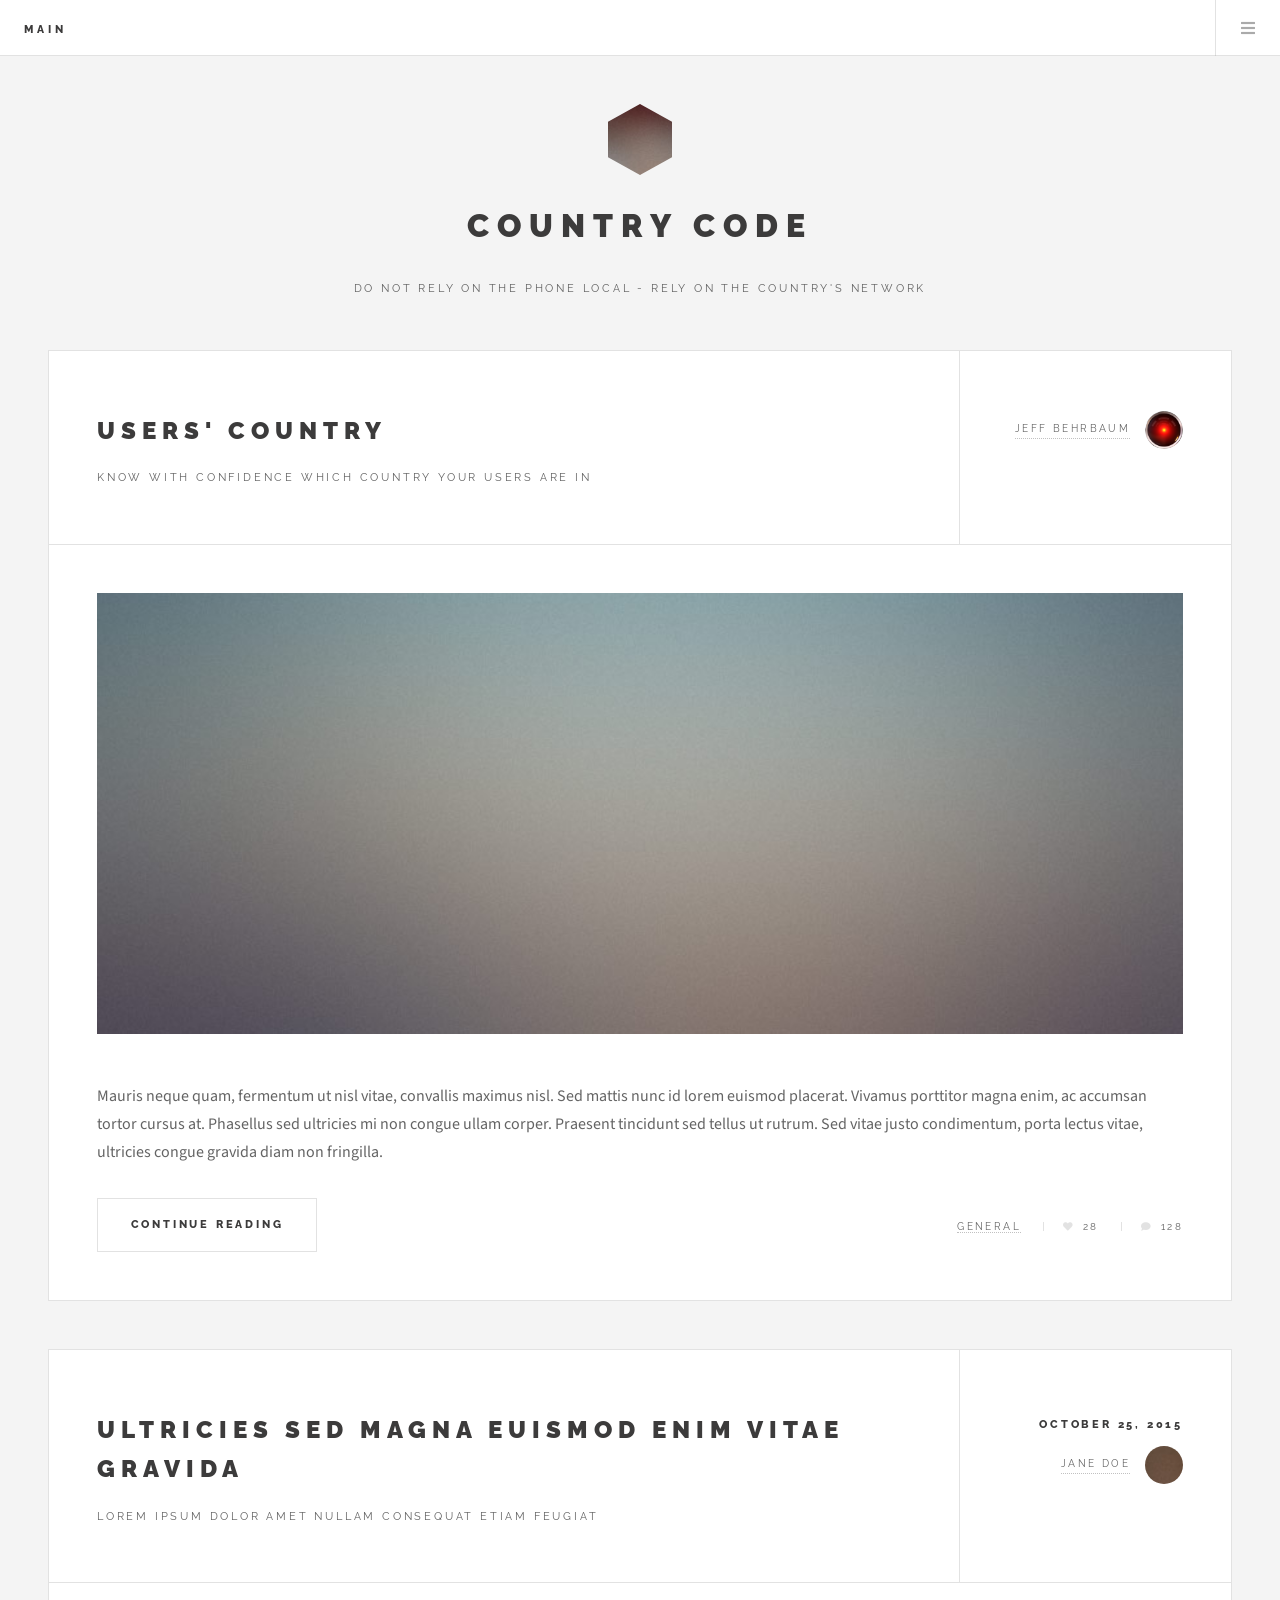
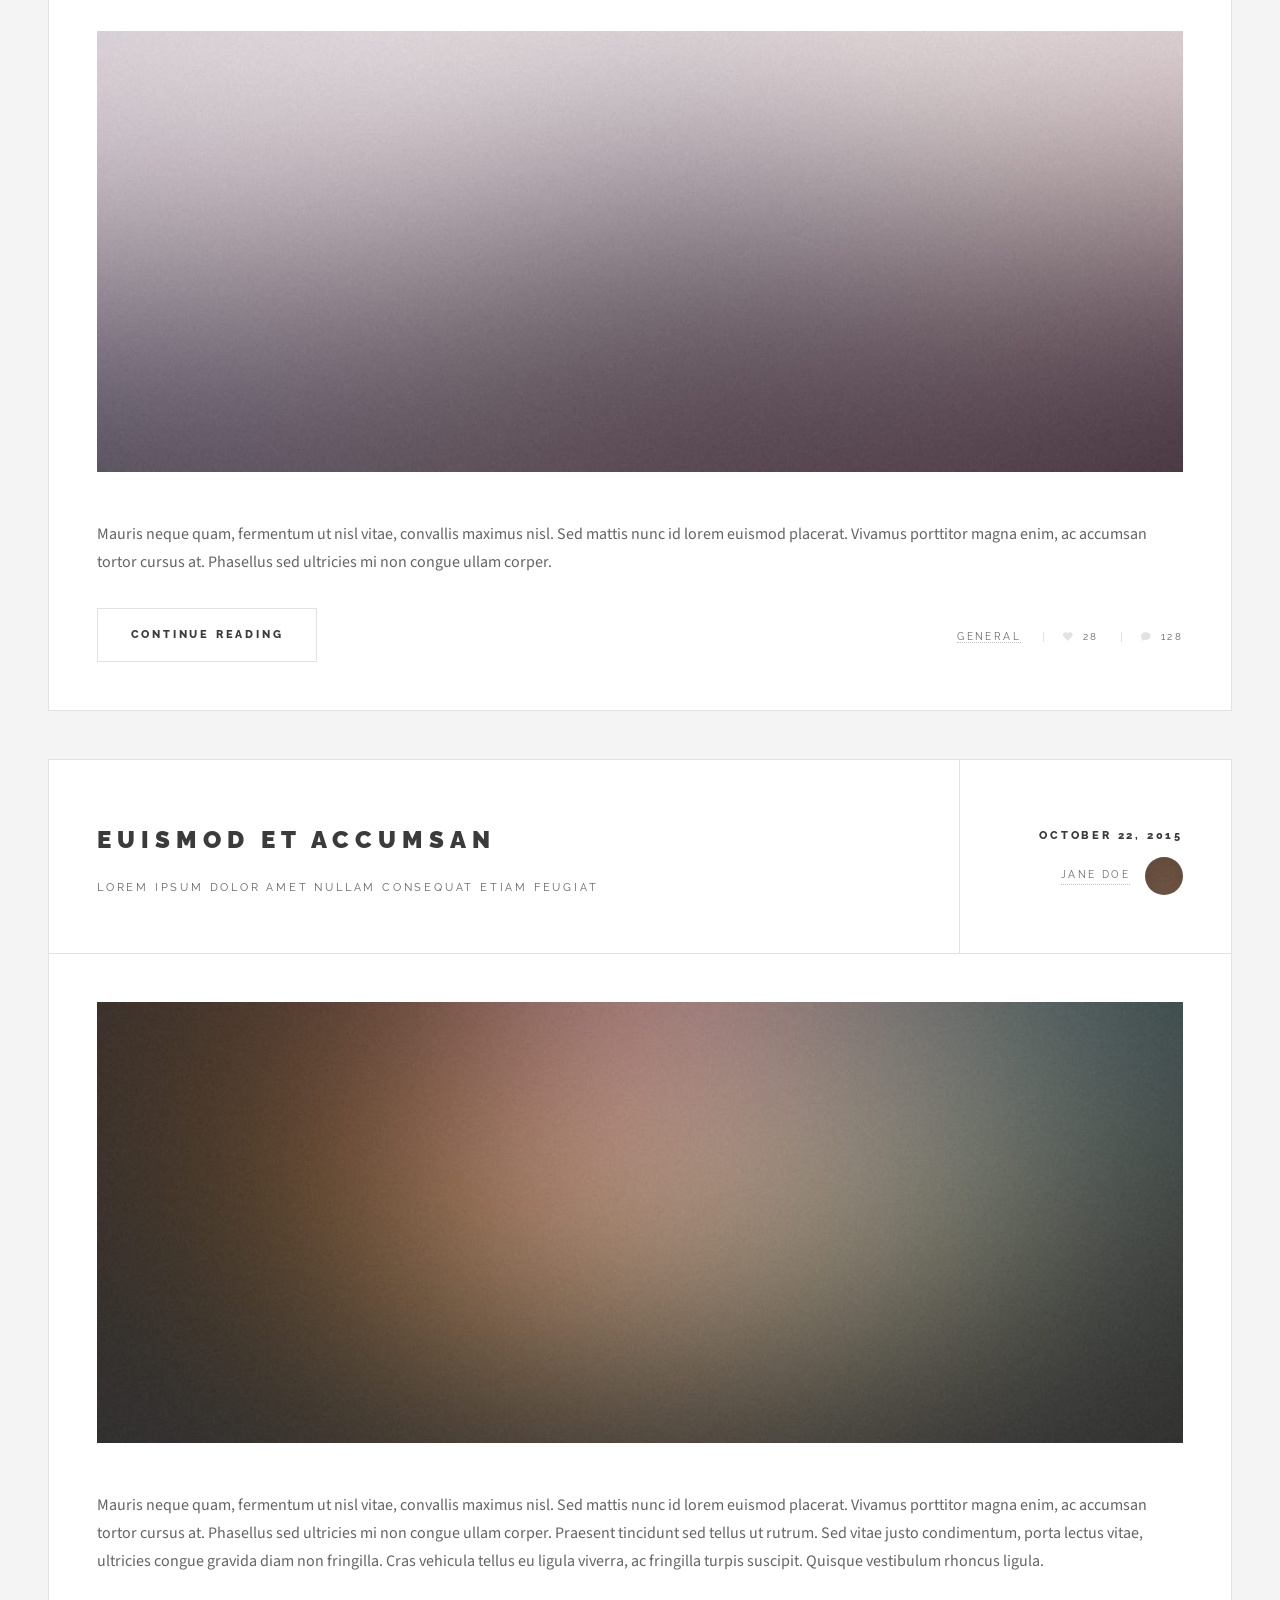
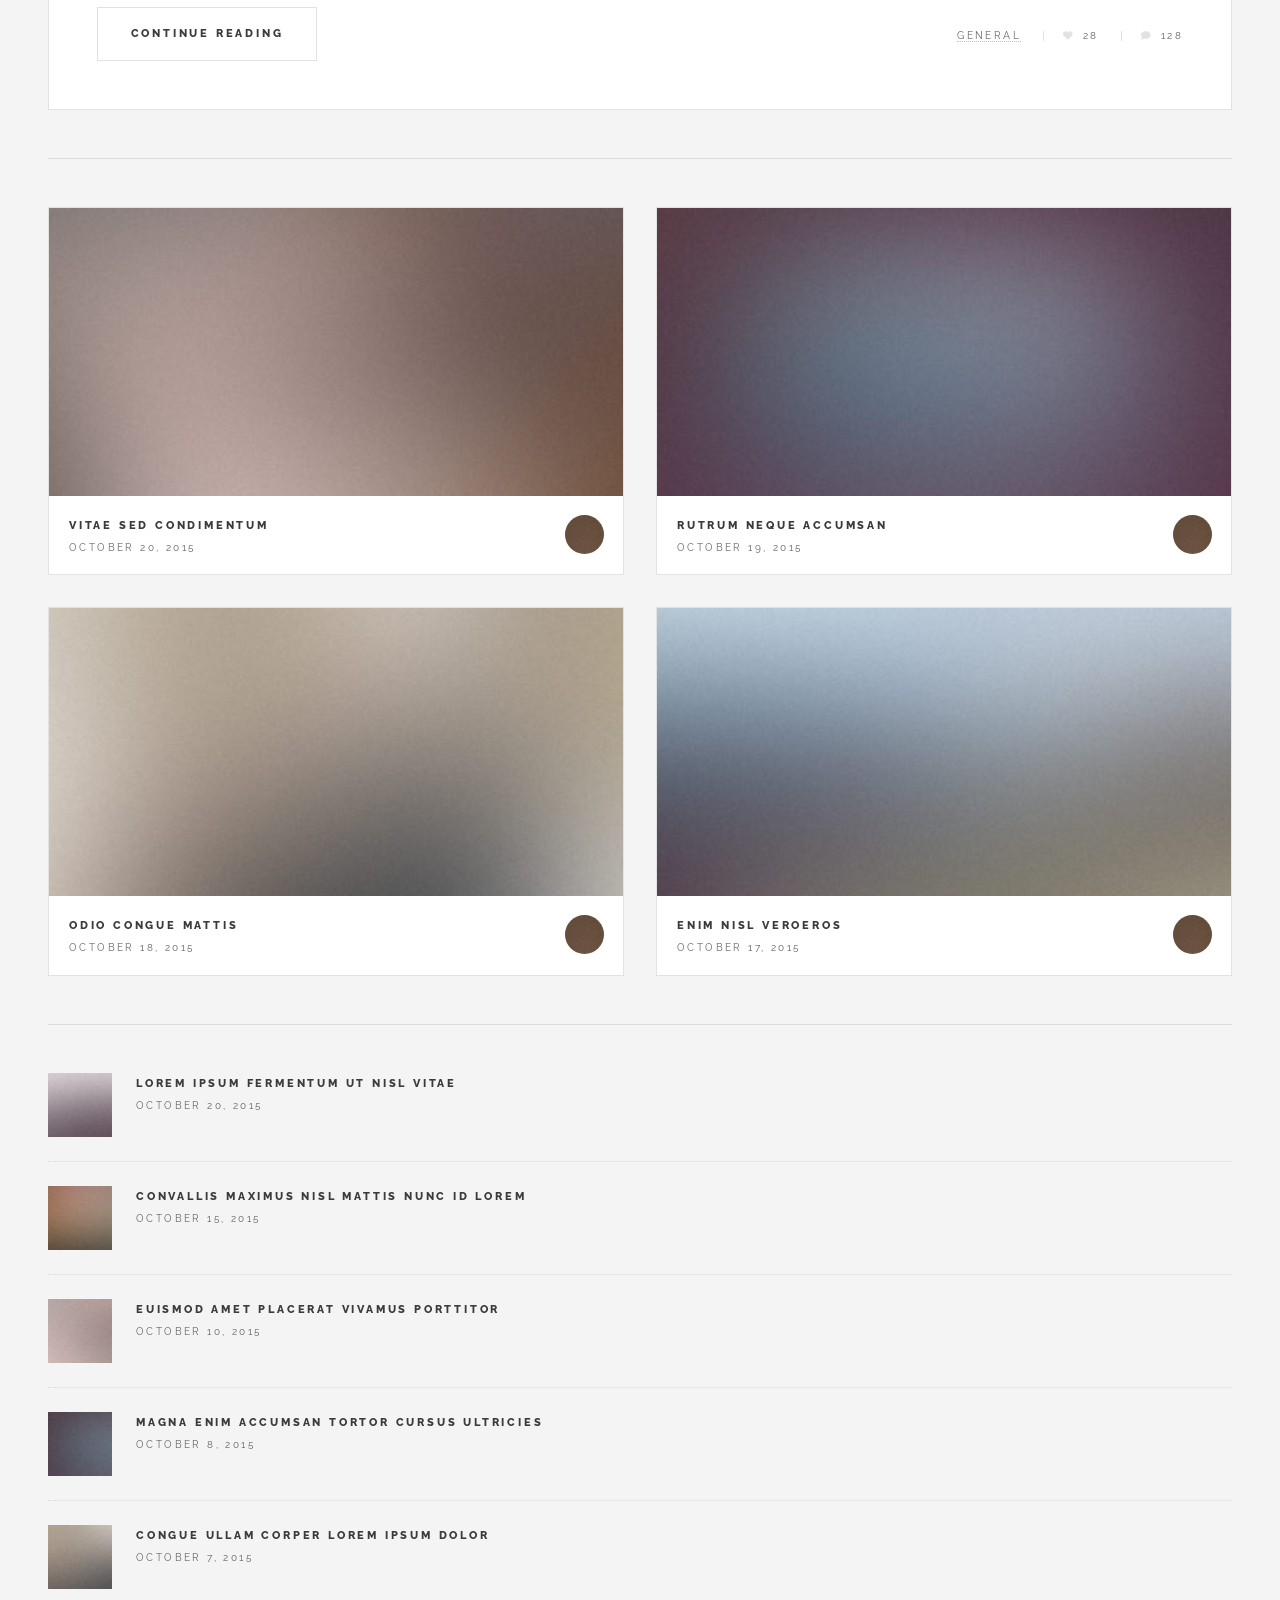
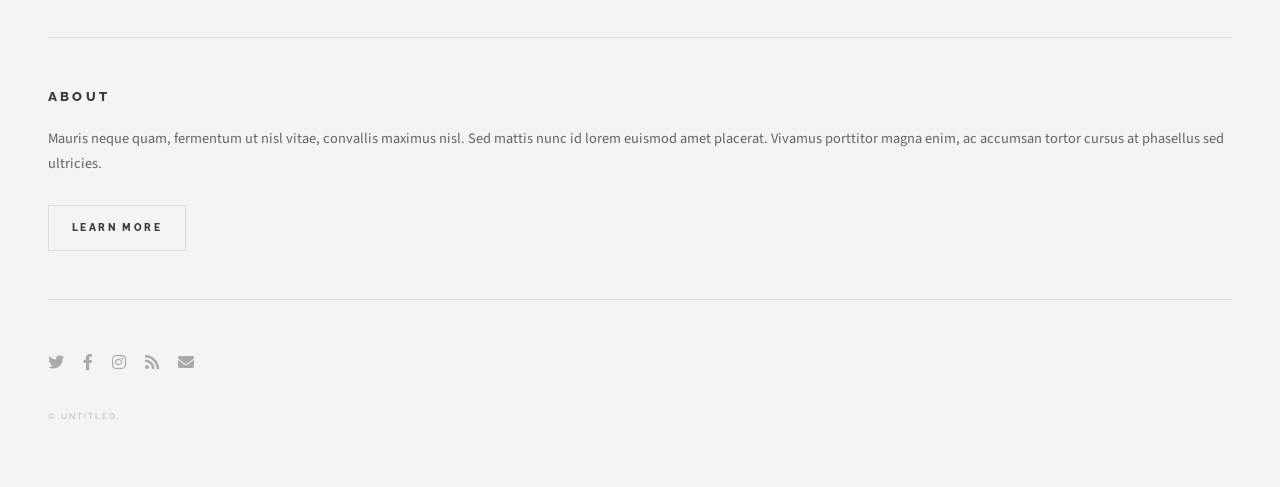
==== commit 5f62b8b0: "Updated with small author image" ====
--- a/index.html
+++ b/index.html
@@ -96,8 +96,7 @@
 										<p>Know with confidence which country your users are in</p>
 									</div>
 									<div class="meta">
-										<time class="published" datetime="2015-11-01">November 1, 2015</time>
-										<a href="#" class="author"><span class="name">Jane Doe</span><img src="images/avatar.jpg" alt="" /></a>
+										<a href="#" class="author"><span class="name">Jeff Behrbaum</span><img src="images/Hal9000Small.png" alt="Author Image" /></a>
 									</div>
 								</header>
 								<a href="single.html" class="image featured"><img src="images/pic01.jpg" alt="" /></a>
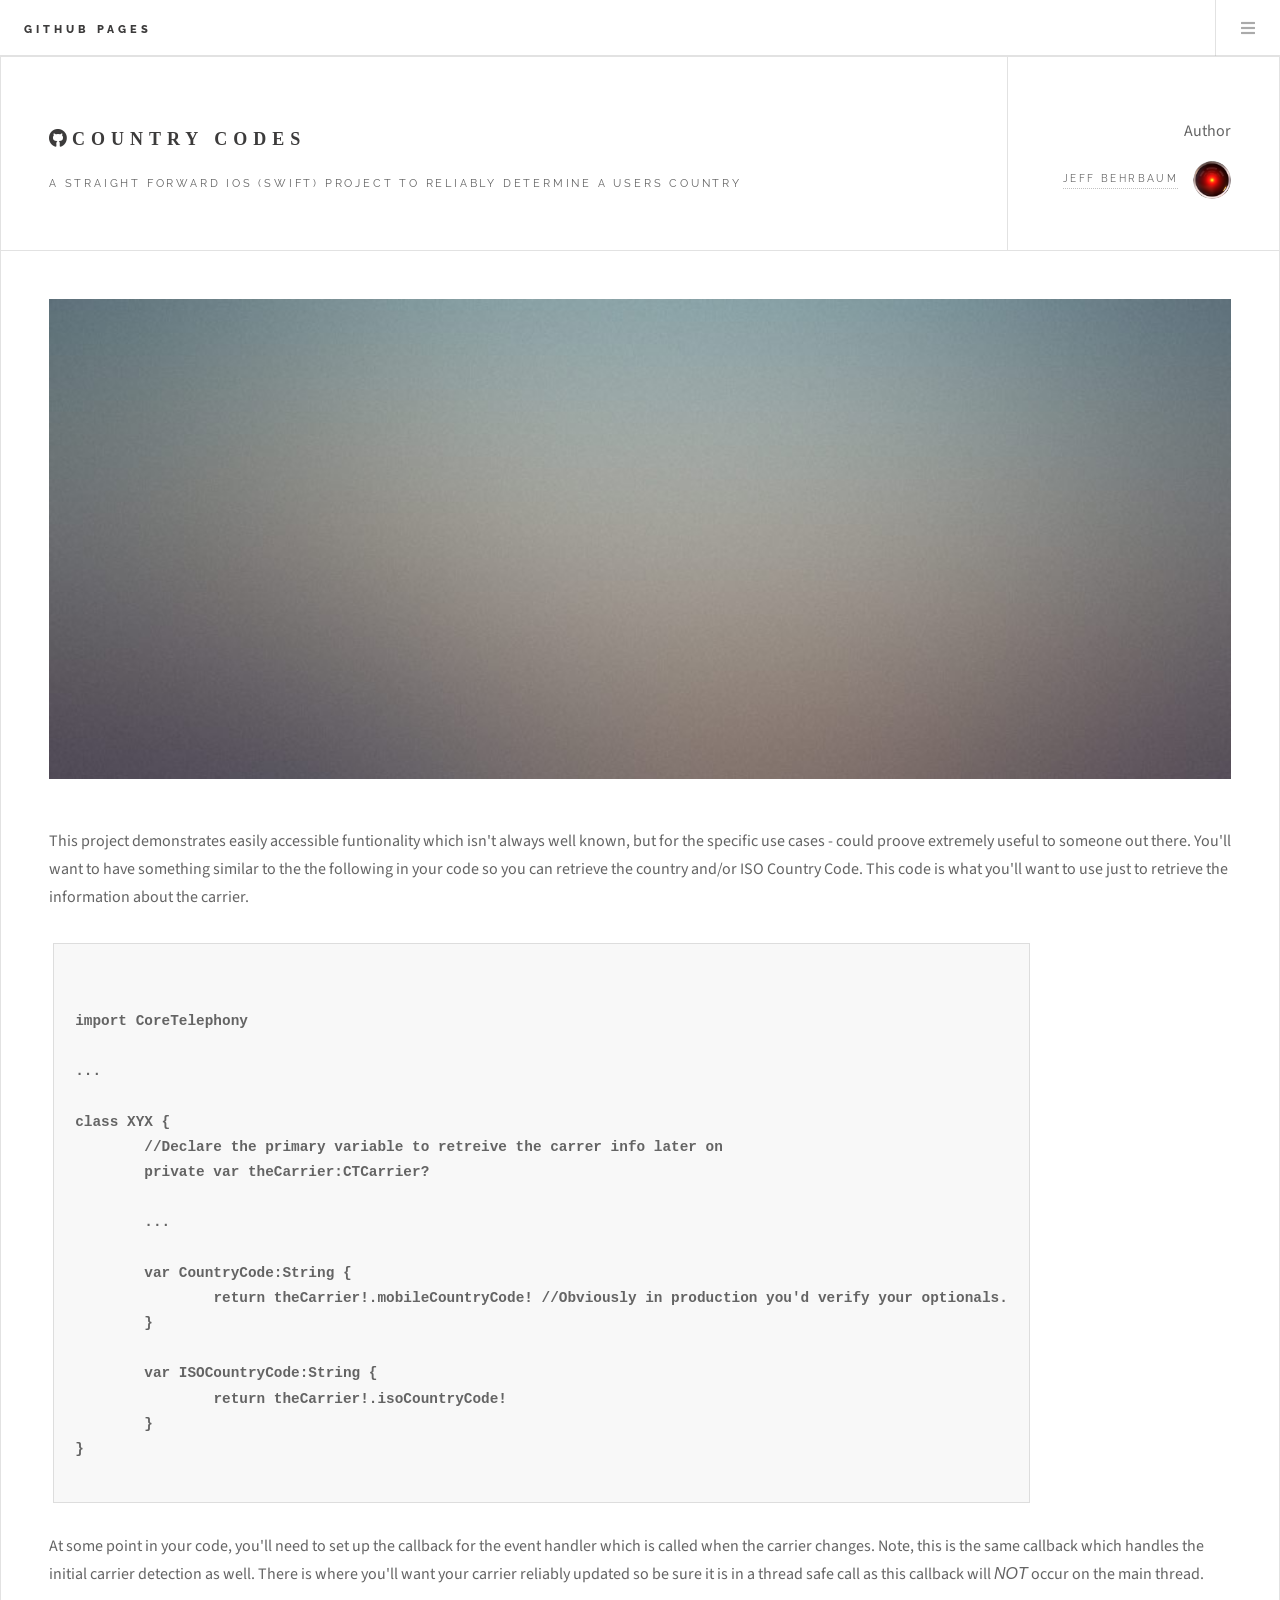
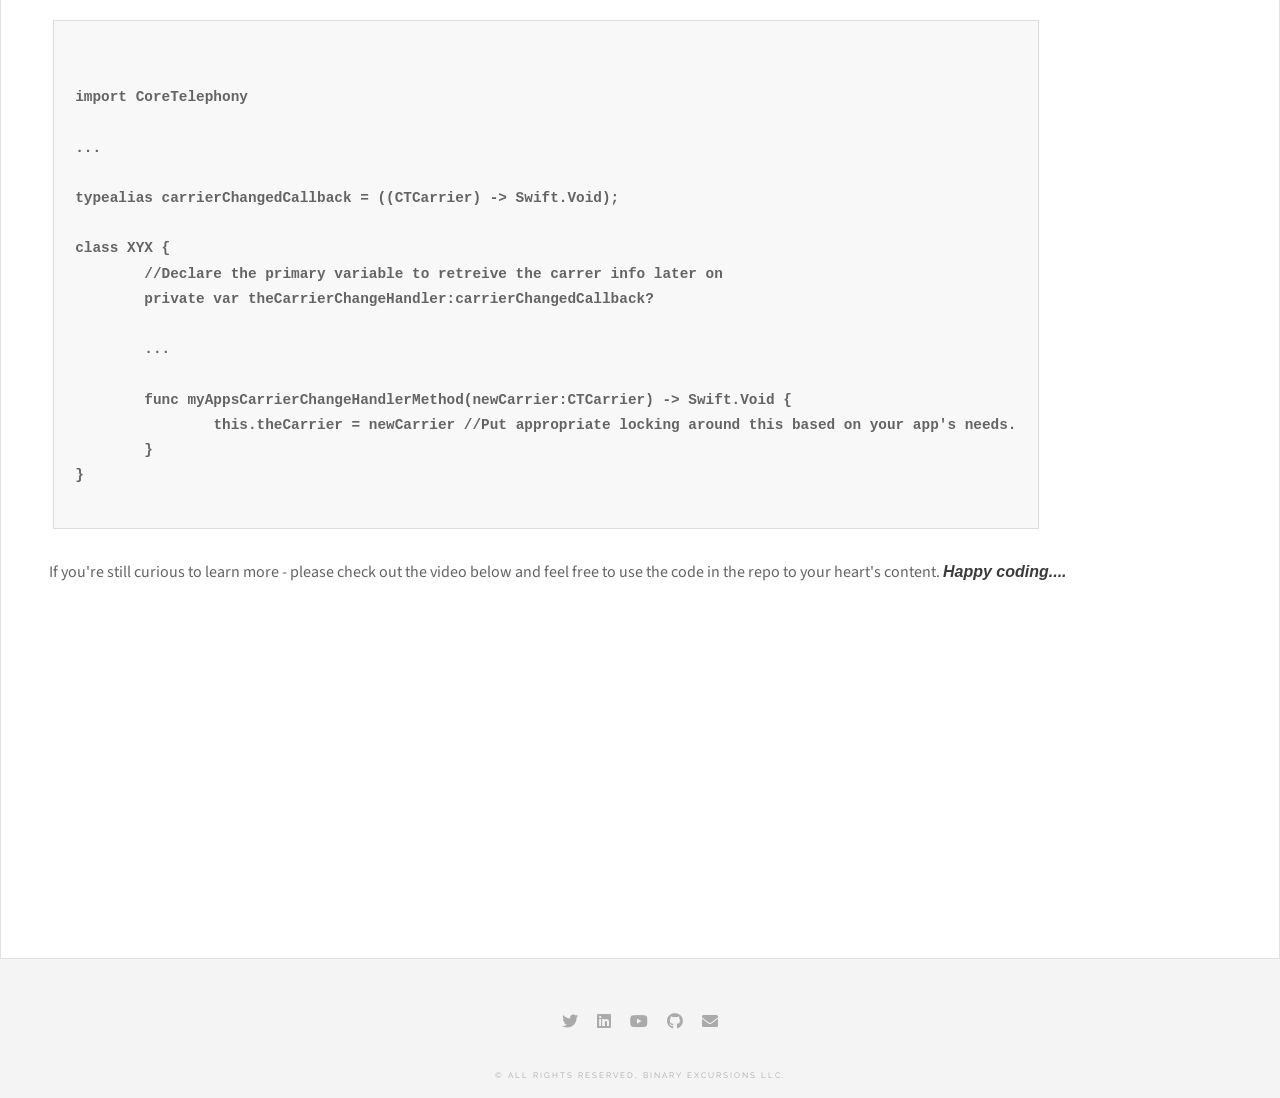
==== commit 3d383ada: "The specific file name for the git pages MUST be index.html - NOT single.html..." ====
--- a/index.html
+++ b/index.html
@@ -6,36 +6,20 @@
 -->
 <html>
 	<head>
-		<title>Untitled</title>
+		<title>Country Codes</title>
 		<meta charset="utf-8" />
 		<meta name="viewport" content="width=device-width, initial-scale=1, user-scalable=no" />
 		<link rel="stylesheet" href="assets/css/main.css" />
 	</head>
-	<body class="is-preload">
+
+	<body class="single is-preload">
 
 		<!-- Wrapper -->
-			<div id="wrapper">
-
 				<!-- Header -->
 					<header id="header">
-						<h1><a href="https://binaryexcursions.github.io/">Main</a></h1>
-						<!-- <nav class="links">
-							<ul>
-								<li><a href="#">Lorem</a></li>
-								<li><a href="#">Ipsum</a></li>
-								<li><a href="#">Feugiat</a></li>
-								<li><a href="#">Tempus</a></li>
-								<li><a href="#">Adipiscing</a></li>
-							</ul>
-						</nav> -->
+						<h1><a href="https://binaryexcursions.github.io/">Github Pages</a></h1>
 						<nav class="main">
 							<ul>
-								<!-- <li class="search">
-									<a class="fa-search" href="#search">Search</a>
-									<form id="search" method="get" action="#">
-										<input type="text" name="query" placeholder="Search" />
-									</form>
-								</li> -->
 								<li class="menu">
 									<a class="fa-bars" href="#menu">Menu</a>
 								</li>
@@ -45,44 +29,35 @@
 
 				<!-- Menu -->
 					<section id="menu">
-
-						<!-- Search -->
-							<!-- <section>
-								<form class="search" method="get" action="#">
-									<input type="text" name="query" placeholder="Search" />
-								</form>
-							</section> -->
-
 						<!-- Links -->
 							<section>
 								<ul class="links">
 									<li>
-										<a href="https://github.com/BinaryExcursions/whichCountry">
-											<h3>Source Code</h3>
-											<p>View the source</p>
+										<a href="#">
+											<h3>Lorem ipsum</h3>
+											<p>Feugiat tempus veroeros dolor</p>
 										</a>
 									</li>
 									<li>
 										<a href="#">
-											<h3>Download Zip</h3>
-											<p>Pull-down the souce</p>
+											<h3>Dolor sit amet</h3>
+											<p>Sed vitae justo condimentum</p>
 										</a>
 									</li>
 									<li>
 										<a href="#">
-											<h3>Fork Repo</h3>
-											<p>Fork your own copy</p>
+											<h3>Feugiat veroeros</h3>
+											<p>Phasellus sed ultricies mi congue</p>
+										</a>
+									</li>
+									<li>
+										<a href="#">
+											<h3>Etiam sed consequat</h3>
+											<p>Porta lectus amet ultricies</p>
 										</a>
 									</li>
 								</ul>
 							</section>
-
-						<!-- Actions -->
-							<!-- <section>
-								<ul class="actions stacked">
-									<li><a href="#" class="button large fit">Log In</a></li>
-								</ul>
-							</section> -->
 					</section>
 
 				<!-- Main -->
@@ -92,211 +67,84 @@
 							<article class="post">
 								<header>
 									<div class="title">
-										<h2><a href="single.html">Users' country</a></h2>
-										<p>Know with confidence which country your users are in</p>
+										<h2><a href="https://github.com/BinaryExcursions/whichCountry" target="_blank" class="fab fa-github" style="font-size: large;">Country Codes</a></h2>
+										<p>A straight forward iOS (Swift) project to reliably determine a users country</p>
 									</div>
 									<div class="meta">
-										<a href="#" class="author"><span class="name">Jeff Behrbaum</span><img src="images/Hal9000Small.png" alt="Author Image" /></a>
+										<div class="name">Author</div>
+										<a href="https://github.com/binexc" target="_blank" class="author"><span class="name">Jeff Behrbaum</span><img src="images/Hal9000Small.png" alt="user icon" /></a>
 									</div>
 								</header>
-								<a href="single.html" class="image featured"><img src="images/pic01.jpg" alt="" /></a>
-								<p>Mauris neque quam, fermentum ut nisl vitae, convallis maximus nisl. Sed mattis nunc id lorem euismod placerat. Vivamus porttitor magna enim, ac accumsan tortor cursus at. Phasellus sed ultricies mi non congue ullam corper. Praesent tincidunt sed tellus ut rutrum. Sed vitae justo condimentum, porta lectus vitae, ultricies congue gravida diam non fringilla.</p>
-								<footer>
-									<ul class="actions">
-										<li><a href="single.html" class="button large">Continue Reading</a></li>
-									</ul>
-									<ul class="stats">
-										<li><a href="#">General</a></li>
-										<li><a href="#" class="icon solid fa-heart">28</a></li>
-										<li><a href="#" class="icon solid fa-comment">128</a></li>
-									</ul>
-								</footer>
-							</article>
+								<span class="image featured"><img src="images/pic01.jpg" alt="game board" /></span>
+								<p>This project demonstrates easily accessible funtionality which isn't always well known, but for the specific use cases - could proove extremely useful to someone out there. You'll want to have something similar to the the following in your code so you can retrieve the country and/or ISO Country Code. This code is what you'll want to use just to retrieve the information about the carrier.</p>
 
-						<!-- Post -->
-							<article class="post">
-								<header>
-									<div class="title">
-										<h2><a href="single.html">Ultricies sed magna euismod enim vitae gravida</a></h2>
-										<p>Lorem ipsum dolor amet nullam consequat etiam feugiat</p>
-									</div>
-									<div class="meta">
-										<time class="published" datetime="2015-10-25">October 25, 2015</time>
-										<a href="#" class="author"><span class="name">Jane Doe</span><img src="images/avatar.jpg" alt="" /></a>
-									</div>
-								</header>
-								<a href="single.html" class="image featured"><img src="images/pic02.jpg" alt="" /></a>
-								<p>Mauris neque quam, fermentum ut nisl vitae, convallis maximus nisl. Sed mattis nunc id lorem euismod placerat. Vivamus porttitor magna enim, ac accumsan tortor cursus at. Phasellus sed ultricies mi non congue ullam corper.</p>
-								<footer>
-									<ul class="actions">
-										<li><a href="single.html" class="button large">Continue Reading</a></li>
-									</ul>
-									<ul class="stats">
-										<li><a href="#">General</a></li>
-										<li><a href="#" class="icon solid fa-heart">28</a></li>
-										<li><a href="#" class="icon solid fa-comment">128</a></li>
-									</ul>
-								</footer>
-							</article>
+								<div style="overflow: hidden;">
+									<pre style="display: inline-flex;">
+										<code style="font-size: 0.9rem; font-weight: 550;">
 
-						<!-- Post -->
-							<article class="post">
-								<header>
-									<div class="title">
-										<h2><a href="single.html">Euismod et accumsan</a></h2>
-										<p>Lorem ipsum dolor amet nullam consequat etiam feugiat</p>
-									</div>
-									<div class="meta">
-										<time class="published" datetime="2015-10-22">October 22, 2015</time>
-										<a href="#" class="author"><span class="name">Jane Doe</span><img src="images/avatar.jpg" alt="" /></a>
-									</div>
-								</header>
-								<a href="single.html" class="image featured"><img src="images/pic03.jpg" alt="" /></a>
-								<p>Mauris neque quam, fermentum ut nisl vitae, convallis maximus nisl. Sed mattis nunc id lorem euismod placerat. Vivamus porttitor magna enim, ac accumsan tortor cursus at. Phasellus sed ultricies mi non congue ullam corper. Praesent tincidunt sed tellus ut rutrum. Sed vitae justo condimentum, porta lectus vitae, ultricies congue gravida diam non fringilla. Cras vehicula tellus eu ligula viverra, ac fringilla turpis suscipit. Quisque vestibulum rhoncus ligula.</p>
-								<footer>
-									<ul class="actions">
-										<li><a href="single.html" class="button large">Continue Reading</a></li>
-									</ul>
-									<ul class="stats">
-										<li><a href="#">General</a></li>
-										<li><a href="#" class="icon solid fa-heart">28</a></li>
-										<li><a href="#" class="icon solid fa-comment">128</a></li>
-									</ul>
-								</footer>
+import CoreTelephony
+
+...
+
+class XYX {
+	//Declare the primary variable to retreive the carrer info later on
+	private var theCarrier:CTCarrier?
+
+	...
+
+	var CountryCode:String {
+		return theCarrier!.mobileCountryCode! //Obviously in production you'd verify your optionals.
+	}
+
+	var ISOCountryCode:String {
+		return theCarrier!.isoCountryCode!
+	}
+}
+										</code>
+									</pre>
+								</div>
+
+								<p>At some point in your code, you'll need to set up the callback for the event handler which is called when the carrier changes.  Note, this is the same callback which handles the initial carrier detection as well. There is where you'll want your carrier reliably updated so be sure it is in a thread safe call as this callback will <em>NOT</em> occur on the main thread.</p>
+
+								<div style="overflow: hidden;">
+									<pre style="display: inline-flex;">
+										<code style="font-size: 0.9rem; font-weight: 550;">
+
+import CoreTelephony
+
+...
+
+typealias carrierChangedCallback = ((CTCarrier) -> Swift.Void);
+
+class XYX {
+	//Declare the primary variable to retreive the carrer info later on
+	private var theCarrierChangeHandler:carrierChangedCallback?
+
+	...
+
+	func myAppsCarrierChangeHandlerMethod(newCarrier:CTCarrier) -> Swift.Void {
+		this.theCarrier = newCarrier //Put appropriate locking around this based on your app's needs.
+	}
+}
+										</code>
+									</pre>
+								</div>
+
+								<p>If you're still curious to learn more - please check out the video below and feel free to use the code in the repo to your heart's content.  <strong><em>Happy coding....</em></strong></p>
+								<iframe width="560" height="315" src="https://www.youtube.com/embed/_0TlnXOdIPU" title="YouTube video player" frameborder="0" allow="accelerometer; autoplay; clipboard-write; encrypted-media; gyroscope; picture-in-picture" allowfullscreen></iframe>
 							</article>
 					</div>
 
-				<!-- Sidebar -->
-					<section id="sidebar">
-
-						<!-- Intro -->
-							<section id="intro">
-								<a href="#" class="logo"><img src="images/logo.jpg" alt="" /></a>
-								<header>
-									<h2>Country Code</h2>
-									<p>Do not rely on the phone local - rely on the country's network</p>
-								</header>
-							</section>
-
-						<!-- Mini Posts -->
-							<section>
-								<div class="mini-posts">
-
-									<!-- Mini Post -->
-										<article class="mini-post">
-											<header>
-												<h3><a href="single.html">Vitae sed condimentum</a></h3>
-												<time class="published" datetime="2015-10-20">October 20, 2015</time>
-												<a href="#" class="author"><img src="images/avatar.jpg" alt="" /></a>
-											</header>
-											<a href="single.html" class="image"><img src="images/pic04.jpg" alt="" /></a>
-										</article>
-
-									<!-- Mini Post -->
-										<article class="mini-post">
-											<header>
-												<h3><a href="single.html">Rutrum neque accumsan</a></h3>
-												<time class="published" datetime="2015-10-19">October 19, 2015</time>
-												<a href="#" class="author"><img src="images/avatar.jpg" alt="" /></a>
-											</header>
-											<a href="single.html" class="image"><img src="images/pic05.jpg" alt="" /></a>
-										</article>
-
-									<!-- Mini Post -->
-										<article class="mini-post">
-											<header>
-												<h3><a href="single.html">Odio congue mattis</a></h3>
-												<time class="published" datetime="2015-10-18">October 18, 2015</time>
-												<a href="#" class="author"><img src="images/avatar.jpg" alt="" /></a>
-											</header>
-											<a href="single.html" class="image"><img src="images/pic06.jpg" alt="" /></a>
-										</article>
-
-									<!-- Mini Post -->
-										<article class="mini-post">
-											<header>
-												<h3><a href="single.html">Enim nisl veroeros</a></h3>
-												<time class="published" datetime="2015-10-17">October 17, 2015</time>
-												<a href="#" class="author"><img src="images/avatar.jpg" alt="" /></a>
-											</header>
-											<a href="single.html" class="image"><img src="images/pic07.jpg" alt="" /></a>
-										</article>
-
-								</div>
-							</section>
-
-						<!-- Posts List -->
-							<section>
-								<ul class="posts">
-									<li>
-										<article>
-											<header>
-												<h3><a href="single.html">Lorem ipsum fermentum ut nisl vitae</a></h3>
-												<time class="published" datetime="2015-10-20">October 20, 2015</time>
-											</header>
-											<a href="single.html" class="image"><img src="images/pic08.jpg" alt="" /></a>
-										</article>
-									</li>
-									<li>
-										<article>
-											<header>
-												<h3><a href="single.html">Convallis maximus nisl mattis nunc id lorem</a></h3>
-												<time class="published" datetime="2015-10-15">October 15, 2015</time>
-											</header>
-											<a href="single.html" class="image"><img src="images/pic09.jpg" alt="" /></a>
-										</article>
-									</li>
-									<li>
-										<article>
-											<header>
-												<h3><a href="single.html">Euismod amet placerat vivamus porttitor</a></h3>
-												<time class="published" datetime="2015-10-10">October 10, 2015</time>
-											</header>
-											<a href="single.html" class="image"><img src="images/pic10.jpg" alt="" /></a>
-										</article>
-									</li>
-									<li>
-										<article>
-											<header>
-												<h3><a href="single.html">Magna enim accumsan tortor cursus ultricies</a></h3>
-												<time class="published" datetime="2015-10-08">October 8, 2015</time>
-											</header>
-											<a href="single.html" class="image"><img src="images/pic11.jpg" alt="" /></a>
-										</article>
-									</li>
-									<li>
-										<article>
-											<header>
-												<h3><a href="single.html">Congue ullam corper lorem ipsum dolor</a></h3>
-												<time class="published" datetime="2015-10-06">October 7, 2015</time>
-											</header>
-											<a href="single.html" class="image"><img src="images/pic12.jpg" alt="" /></a>
-										</article>
-									</li>
-								</ul>
-							</section>
-
-						<!-- About -->
-							<section class="blurb">
-								<h2>About</h2>
-								<p>Mauris neque quam, fermentum ut nisl vitae, convallis maximus nisl. Sed mattis nunc id lorem euismod amet placerat. Vivamus porttitor magna enim, ac accumsan tortor cursus at phasellus sed ultricies.</p>
-								<ul class="actions">
-									<li><a href="#" class="button">Learn More</a></li>
-								</ul>
-							</section>
-
-						<!-- Footer -->
-							<section id="footer">
-								<ul class="icons">
-									<li><a href="#" class="icon brands fa-twitter"><span class="label">Twitter</span></a></li>
-									<li><a href="#" class="icon brands fa-facebook-f"><span class="label">Facebook</span></a></li>
-									<li><a href="#" class="icon brands fa-instagram"><span class="label">Instagram</span></a></li>
-									<li><a href="#" class="icon solid fa-rss"><span class="label">RSS</span></a></li>
-									<li><a href="#" class="icon solid fa-envelope"><span class="label">Email</span></a></li>
-								</ul>
-								<p class="copyright">&copy; Untitled.</p>
-							</section>
-
+				<!-- Footer -->
+					<section id="footer">
+						<ul class="icons">
+							<li><a href="#" class="icon brands fa-twitter"><span class="label">Twitter</span></a></li>
+							<li><a href="#" class="icon brands fa-linkedin"><span class="label">LinkedIn</span></a></li>
+							<li><a href="#" class="icon brands fa-youtube"><span class="label">YouTube</span></a></li>
+							<li><a href="https://github.com/BinaryExcursions" target="_blank" class="icon brands fa-github"><span class="label">RSS</span></a></li>
+							<li><a href="mailto: abc@gmail.com" class="icon solid fa-envelope"><span class="label">Email</span></a></li>
+						</ul>
+						<p class="copyright">&copy; All rights reserved, Binary Excursions LLC.</p>
 					</section>
 
 			</div>
@@ -307,6 +155,5 @@
 			<script src="assets/js/breakpoints.min.js"></script>
 			<script src="assets/js/util.js"></script>
 			<script src="assets/js/main.js"></script>
-
 	</body>
 </html>
--- a/assets/css/main.css
+++ b/assets/css/main.css
@@ -1,10 +1,10 @@
 @import url(fontawesome-all.min.css);
 @import url("https://fonts.googleapis.com/css?family=Source+Sans+Pro:400,700|Raleway:400,800,900");
 
-/*
-	Future Imperfect by Pixelarity
-	pixelarity.com | hello@pixelarity.com
-	License: pixelarity.com/license
+/*
+	Future Imperfect by Pixelarity
+	pixelarity.com | hello@pixelarity.com
+	License: pixelarity.com/license
 */
 
 html, body, div, span, applet, object,
@@ -273,7 +273,8 @@
 	}
 
 		pre code {
-			display: block;
+			/*display: block;*/
+			display: inline-block;
 			line-height: 1.75em;
 			padding: 1em 1.5em;
 			overflow-x: auto;
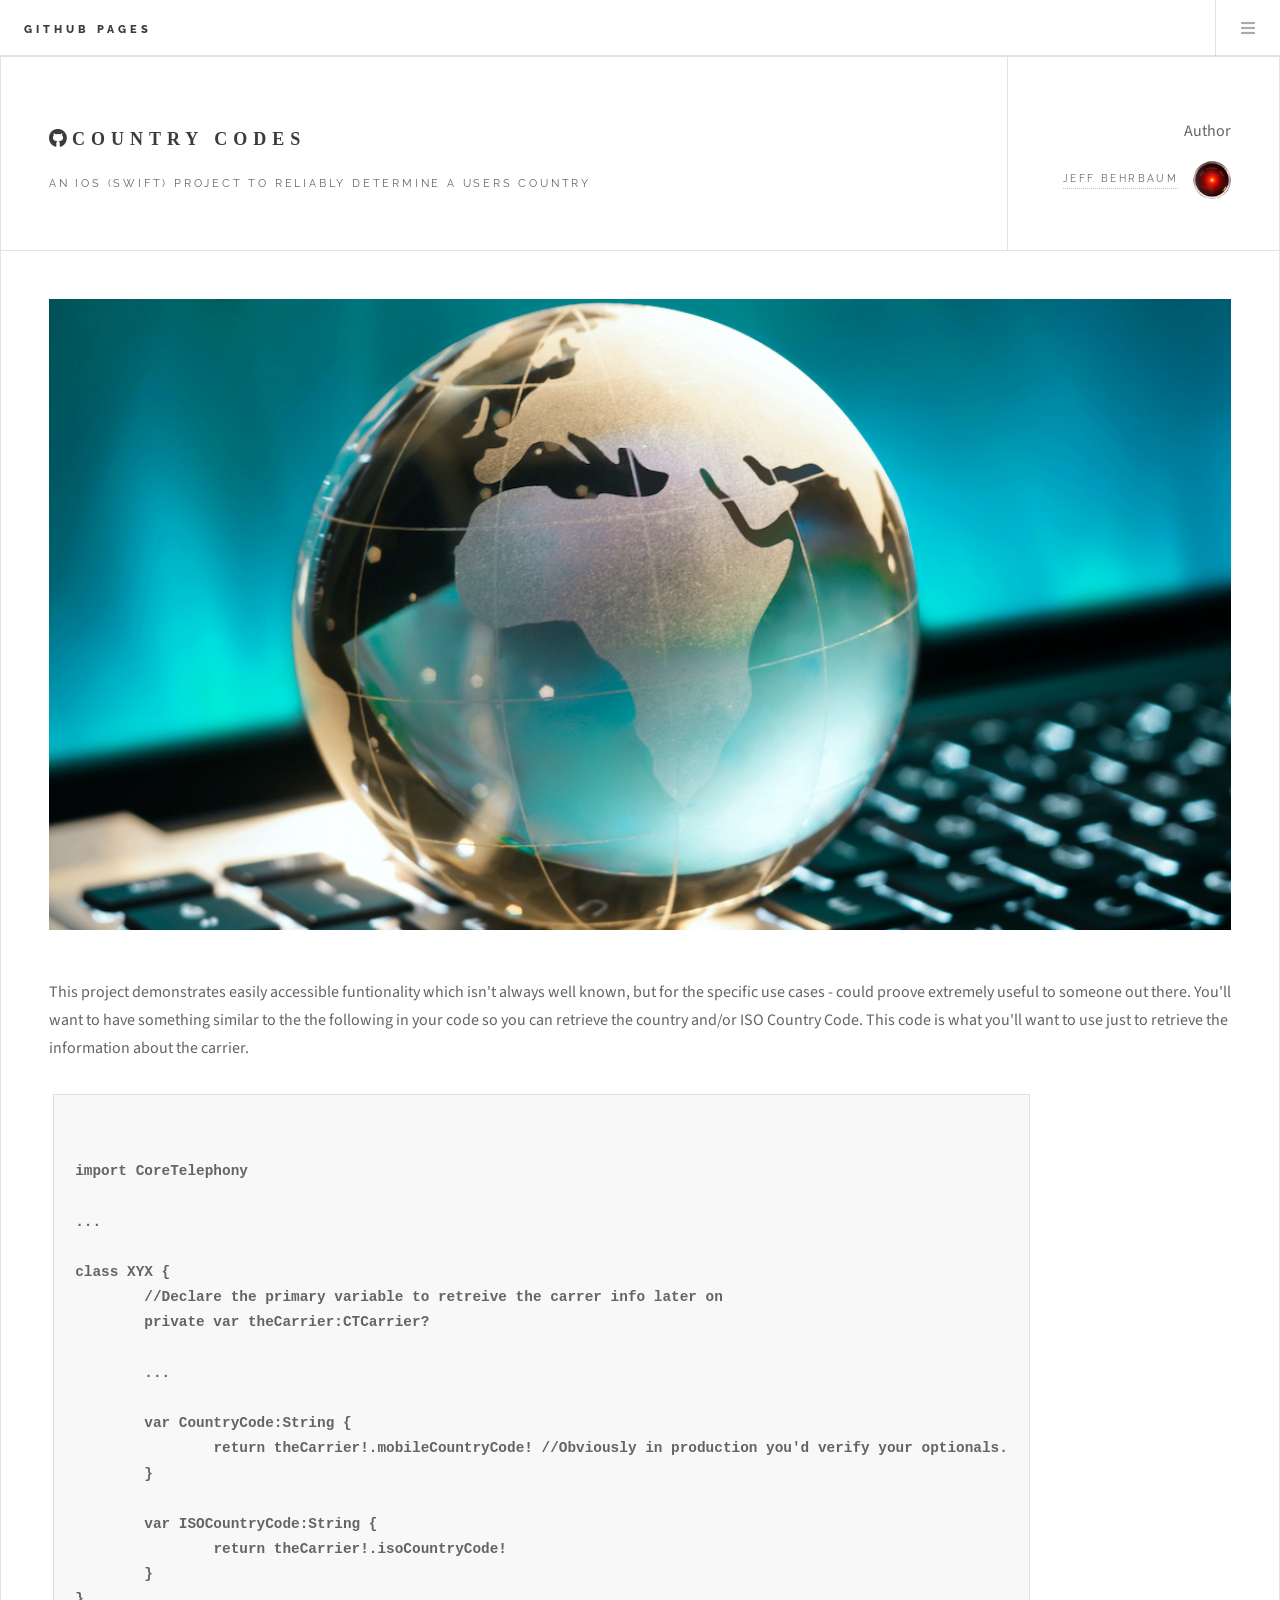
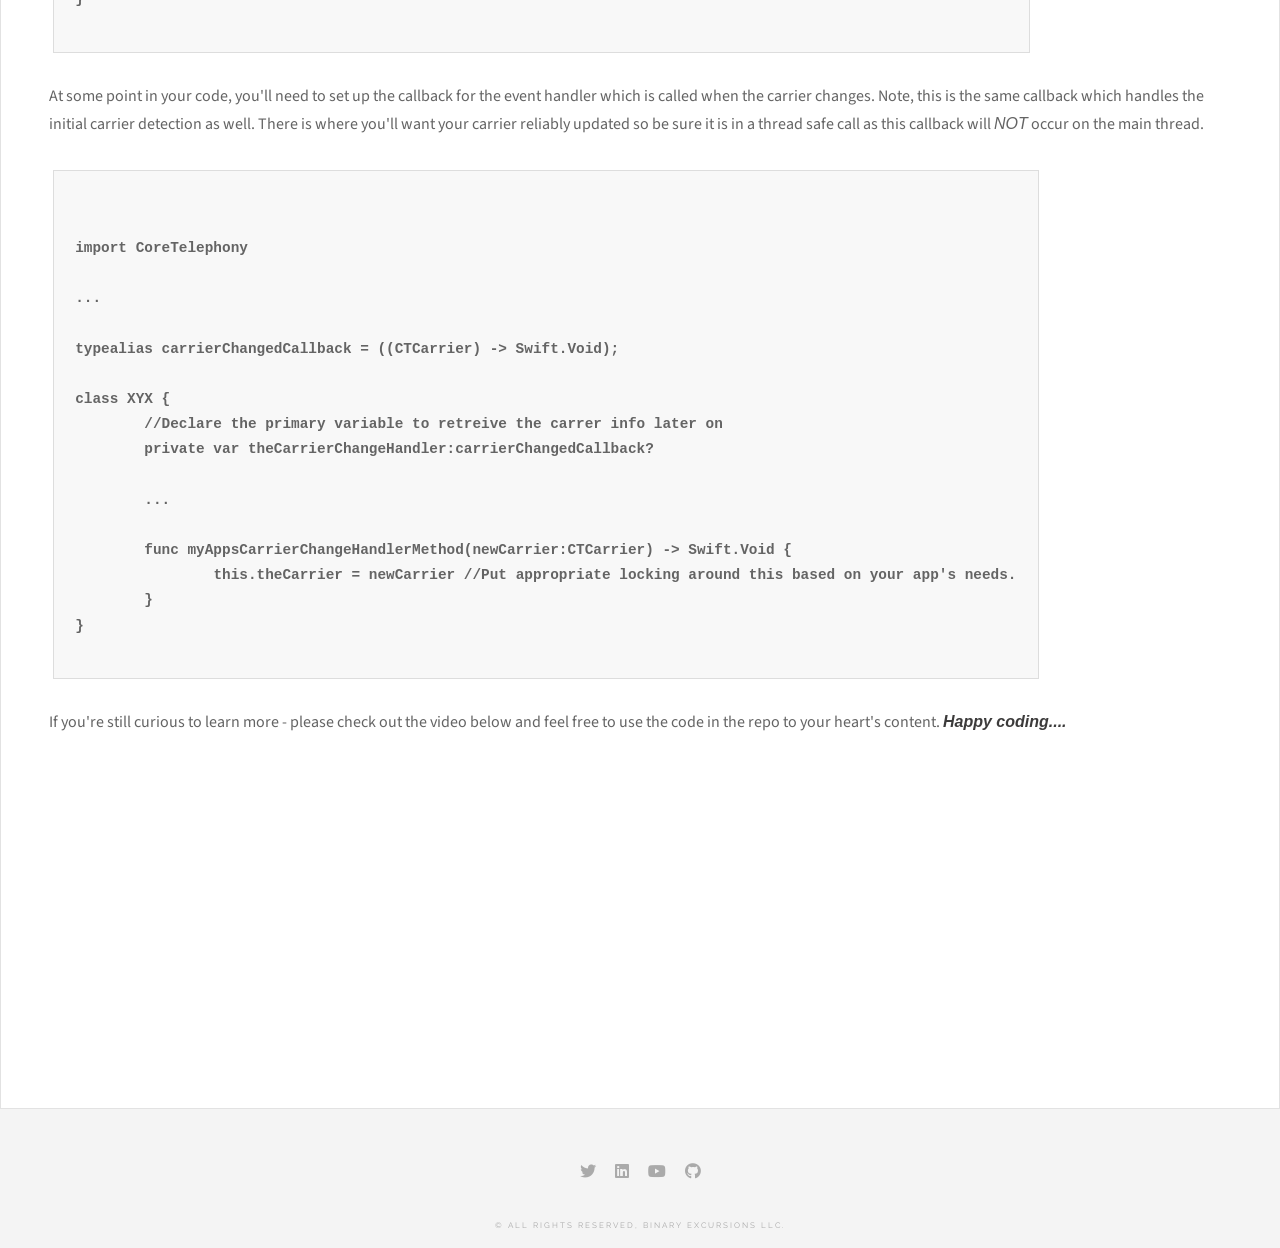
==== commit a102abd8: "Added in the images and the proper links to round out the UI" ====
--- a/index.html
+++ b/index.html
@@ -33,27 +33,21 @@
 							<section>
 								<ul class="links">
 									<li>
-										<a href="#">
-											<h3>Lorem ipsum</h3>
-											<p>Feugiat tempus veroeros dolor</p>
+										<a href="https://binxcrs.com/" target="_blank">
+											<h3>Binary Excursions</h3>
+											<p>Organization Home Page</p>
 										</a>
 									</li>
 									<li>
-										<a href="#">
-											<h3>Dolor sit amet</h3>
-											<p>Sed vitae justo condimentum</p>
+										<a href="https://mobile-strategy.blogspot.com/" target="_blank">
+											<h3>Mobile Blog Post</h3>
+											<p>Articles for business mobile strategy</p>
 										</a>
 									</li>
 									<li>
-										<a href="#">
-											<h3>Feugiat veroeros</h3>
-											<p>Phasellus sed ultricies mi congue</p>
-										</a>
-									</li>
-									<li>
-										<a href="#">
-											<h3>Etiam sed consequat</h3>
-											<p>Porta lectus amet ultricies</p>
+										<a href="https://binaryexcursions.github.io/" target="_blank">
+											<h3>GitHub Projects</h3>
+											<p>Binary Excursions Main GitHub.io page</p>
 										</a>
 									</li>
 								</ul>
@@ -68,14 +62,14 @@
 								<header>
 									<div class="title">
 										<h2><a href="https://github.com/BinaryExcursions/whichCountry" target="_blank" class="fab fa-github" style="font-size: large;">Country Codes</a></h2>
-										<p>A straight forward iOS (Swift) project to reliably determine a users country</p>
+										<p>An iOS (Swift) project to reliably determine a users country</p>
 									</div>
 									<div class="meta">
 										<div class="name">Author</div>
 										<a href="https://github.com/binexc" target="_blank" class="author"><span class="name">Jeff Behrbaum</span><img src="images/Hal9000Small.png" alt="user icon" /></a>
 									</div>
 								</header>
-								<span class="image featured"><img src="images/pic01.jpg" alt="game board" /></span>
+								<span class="image featured"><img src="images/globe@2x.jpg" alt="game board" /></span>
 								<p>This project demonstrates easily accessible funtionality which isn't always well known, but for the specific use cases - could proove extremely useful to someone out there. You'll want to have something similar to the the following in your code so you can retrieve the country and/or ISO Country Code. This code is what you'll want to use just to retrieve the information about the carrier.</p>
 
 								<div style="overflow: hidden;">
@@ -138,15 +132,14 @@
 				<!-- Footer -->
 					<section id="footer">
 						<ul class="icons">
-							<li><a href="#" class="icon brands fa-twitter"><span class="label">Twitter</span></a></li>
-							<li><a href="#" class="icon brands fa-linkedin"><span class="label">LinkedIn</span></a></li>
-							<li><a href="#" class="icon brands fa-youtube"><span class="label">YouTube</span></a></li>
-							<li><a href="https://github.com/BinaryExcursions" target="_blank" class="icon brands fa-github"><span class="label">RSS</span></a></li>
-							<li><a href="mailto: abc@gmail.com" class="icon solid fa-envelope"><span class="label">Email</span></a></li>
+							<li><a href="https://twitter.com/binexcr" class="icon brands fa-twitter" target="_blank"><span class="label">Twitter</span></a></li>
+							<li><a href="https://www.linkedin.com/" class="icon brands fa-linkedin" target="_blank"><span class="label">LinkedIn</span></a></li>
+							<li><a href="https://www.youtube.com" class="icon brands fa-youtube" target="_blank"><span class="label">YouTube</span></a></li>
+							<li><a href="https://github.com/BinaryExcursions" class="icon brands fa-github" target="_blank"><span class="label">RSS</span></a></li>
+							<!-- <li><a href="mailto: abc@gmail.com" class="icon solid fa-envelope"><span class="label">Email</span></a></li> -->
 						</ul>
 						<p class="copyright">&copy; All rights reserved, Binary Excursions LLC.</p>
 					</section>
-
 			</div>
 
 		<!-- Scripts -->
